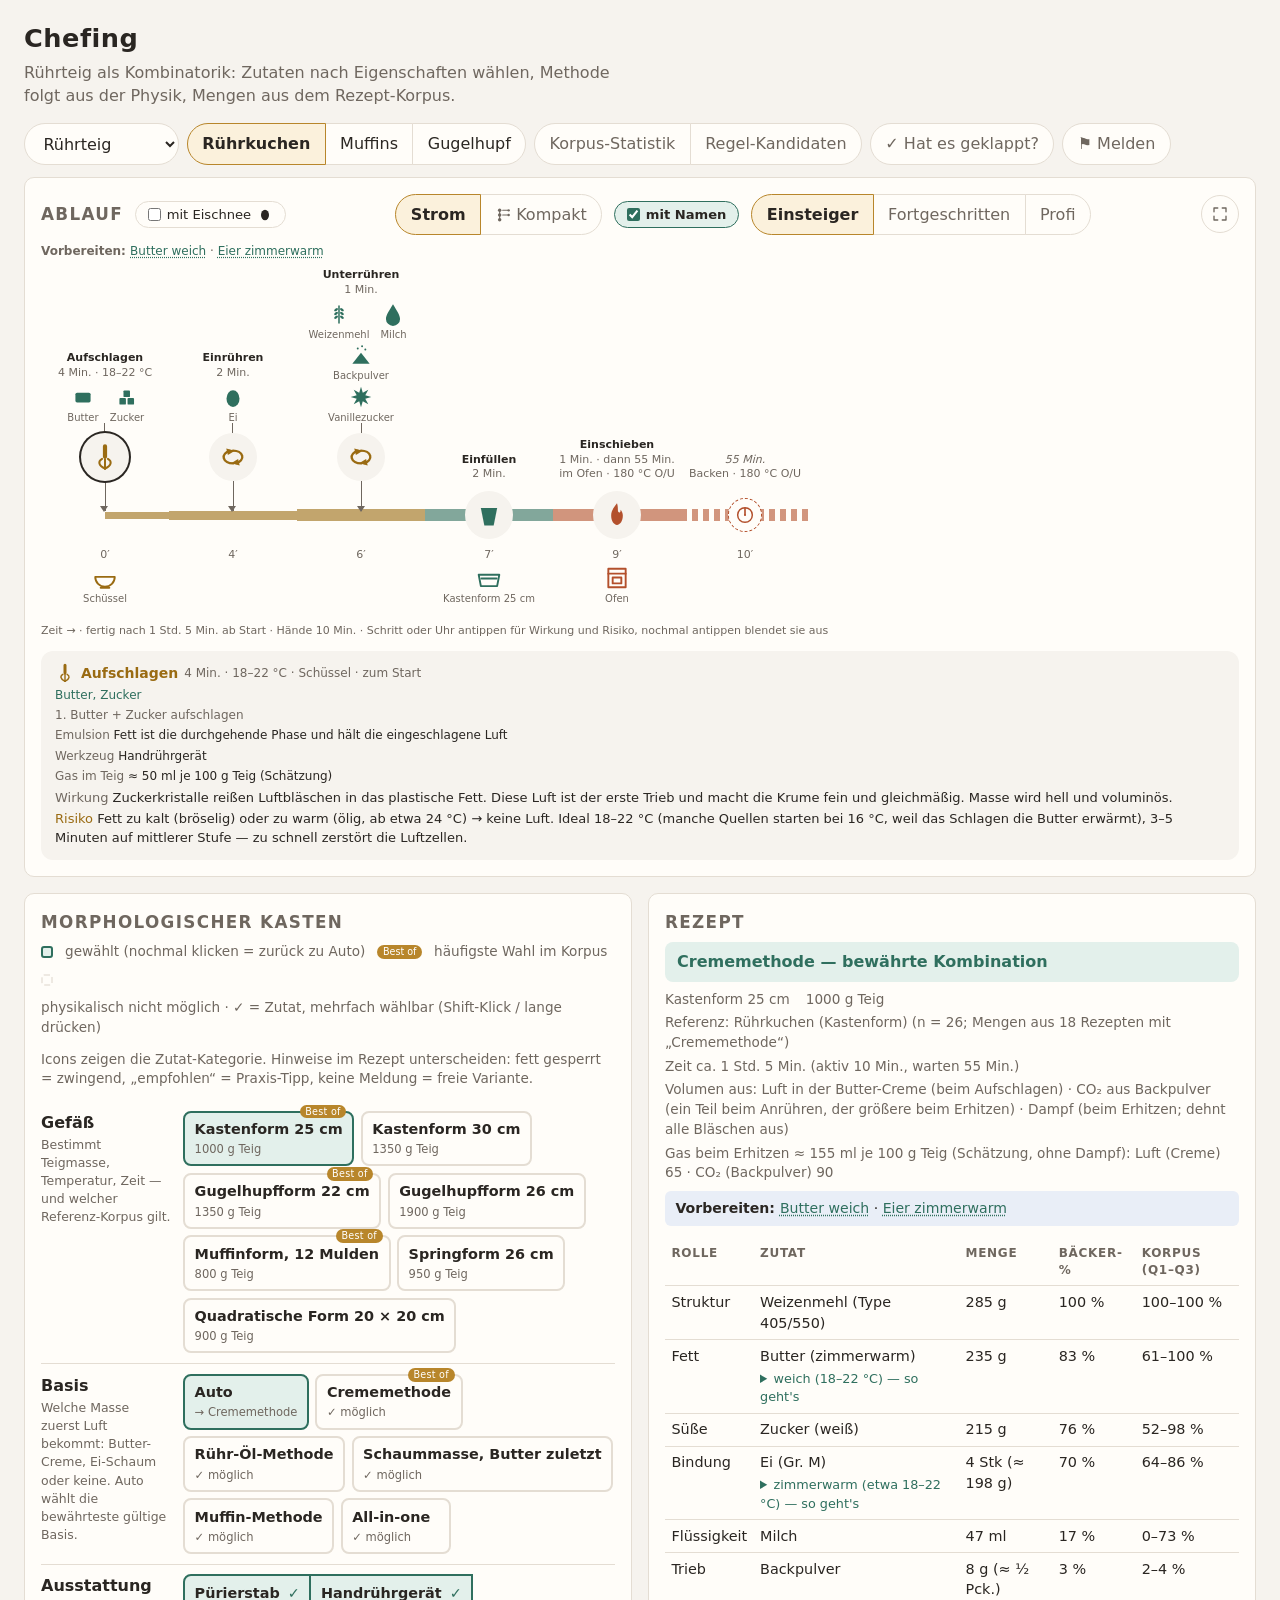
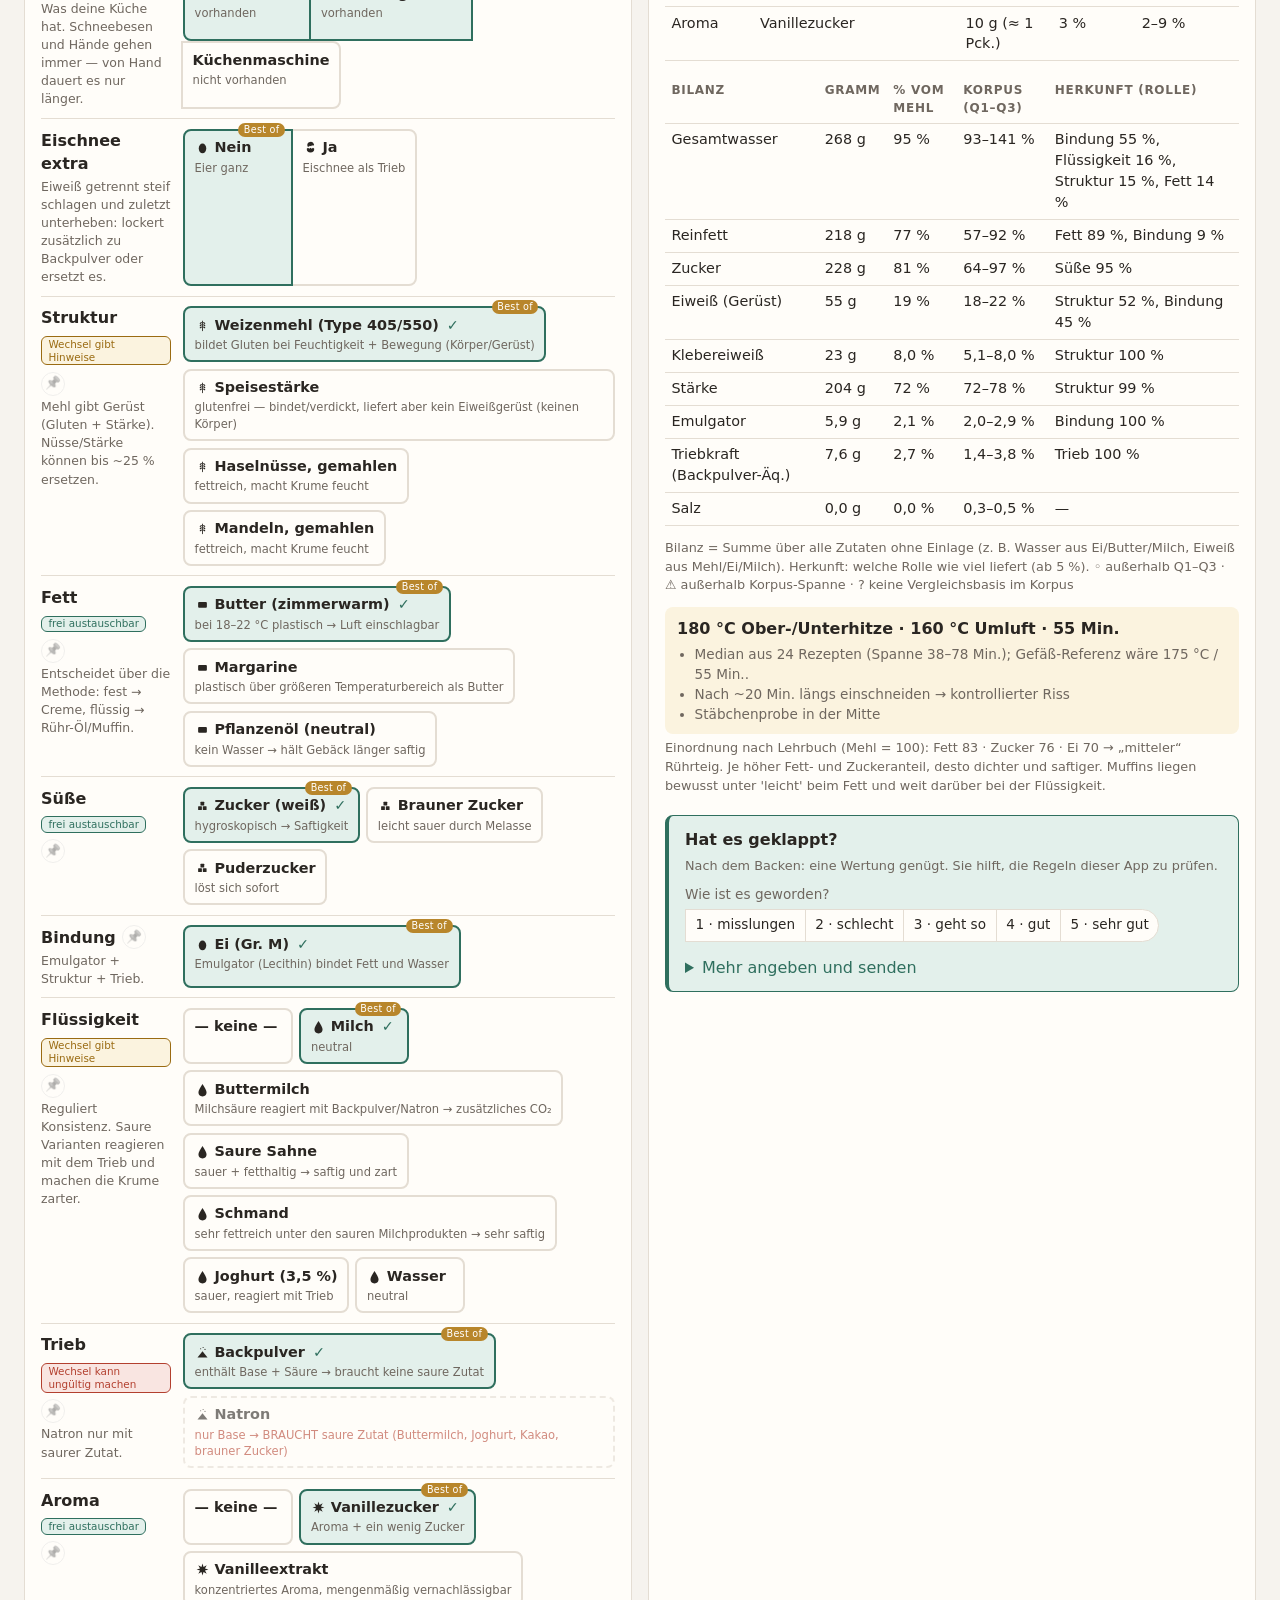
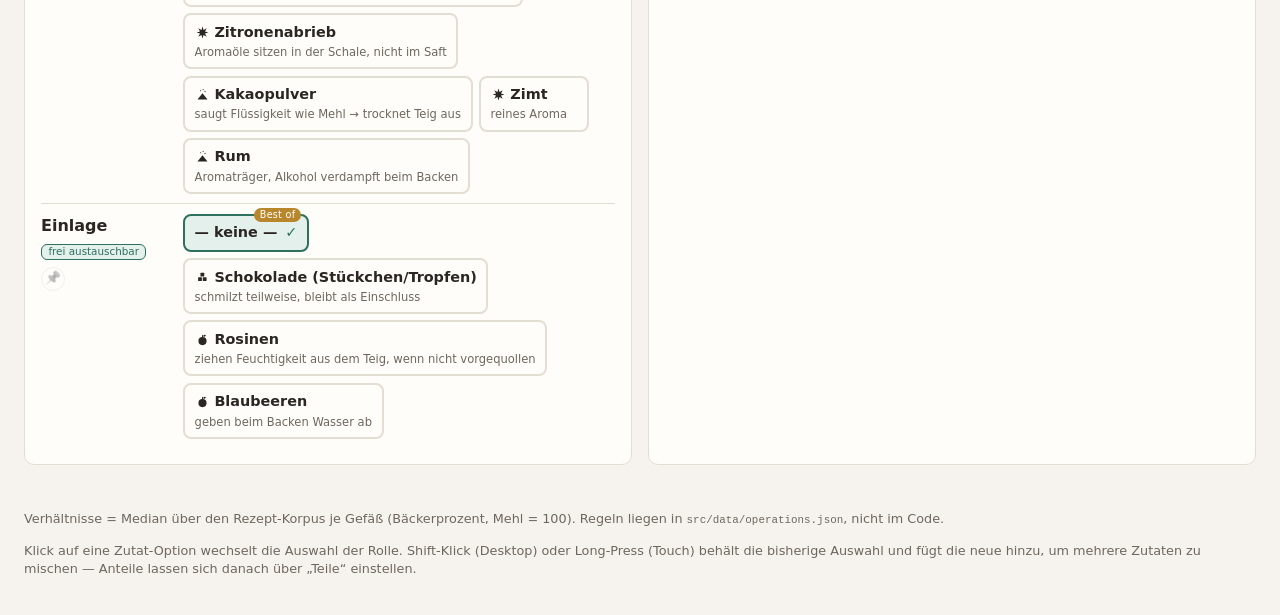
==== index.html @ 670a00d7 "feat(ui): Vollbild-Knöpfe nur als flaches Symbol aus dem Symbolsatz (T131, DR-084) Aus der zweiten e" ====
<!doctype html>
<html lang="de">
<head>
  <meta charset="utf-8">
  <meta name="viewport" content="width=device-width, initial-scale=1">
  <title>Chefing — Rührteig-Kombinator</title>
  <link rel="stylesheet" href="./style.css" id="css">
</head>
<body>
  <header class="top">
    <div>
      <h1>Chefing</h1>
      <p class="tagline" id="tagline">Kombinatorik: Zutaten nach Eigenschaften wählen, Methode folgt aus der Physik, Mengen aus dem Rezept-Korpus.</p>
    </div>
    <nav class="presets" aria-label="Best-of-Presets">
      <select id="archetyp-wahl" class="archetyp-wahl" aria-label="Archetyp" hidden></select>
      <span id="preset-gruppe" class="knopfgruppe" role="group" aria-label="Varianten"></span>
      <span class="knopfgruppe" role="group" aria-label="Ansichten">
        <button type="button" id="toggle-stats" class="ghost" aria-pressed="false">Korpus-Statistik</button>
        <button type="button" id="toggle-kandidaten" class="ghost" aria-pressed="false">Regel-Kandidaten</button>
      </span>
      <button type="button" id="ergebnis-melden" class="ghost" title="Zur Box „Hat es geklappt?“ springen">✓ Hat es geklappt?</button>
        <button type="button" id="fehler-melden" class="ghost" title="Melden: Fehler, Idee oder Frage mit Beschreibung, gewählten Elementen und App-Zustand absenden oder als ZIP herunterladen">⚑ Melden</button>
    </nav>
  </header>

  <section id="rueckfragen" class="panel" hidden></section>

  <section class="panel ablauf">
    <div class="ablauf-kopf">
      <h2>Ablauf</h2>
      <div id="ablauf-techniken" class="ablauf-techniken" role="group" aria-label="Techniken" hidden></div>
      <span id="ablauf-ansicht" class="knopfgruppe ablauf-ansicht" role="group" aria-label="Ansicht des Ablaufs"><button type="button" class="ghost" data-ansicht="strom">Strom</button><button type="button" class="ghost" data-ansicht="kompakt">Kompakt</button></span>
      <span id="ablauf-stufe" class="knopfgruppe ablauf-stufe" role="group" aria-label="Erfahrung: wie viele Hinweise"><button type="button" class="ghost" data-stufe="einsteiger">Einsteiger</button><button type="button" class="ghost" data-stufe="fortgeschritten">Fortgeschritten</button><button type="button" class="ghost" data-stufe="profi">Profi</button></span>
      <button type="button" id="ablauf-voll" class="ablauf-voll-knopf nur-symbol ghost" title="Ablauf im Vollbild öffnen" aria-label="Vollbild"></button>
      <button type="button" id="ablauf-voll-zu" class="ablauf-voll-knopf nur-symbol ghost" title="Vollbild verlassen (Esc)" aria-label="Vollbild beenden" hidden></button>
      <button type="button" id="ablauf-drehen" class="ablauf-voll-knopf nur-symbol ghost" title="Ablauf drehen (Quer- oder Hochformat)" aria-label="Drehen" hidden></button>
    </div>
    <div id="flow" class="strom" role="group" aria-label="Ablauf: der Teig fließt von Gefäß zu Gefäß, Zutaten fließen hinein"></div>
    <div id="kompakt" class="kompakt" hidden></div>
  </section>

  <main class="layout">
    <section class="panel">
      <h2>Morphologischer Kasten</h2>
      <p class="legend"><span class="sw sw-sel"></span> gewählt (nochmal klicken = zurück zu Auto) <span class="sw sw-best">Best of</span> häufigste Wahl im Korpus <span class="sw sw-inv"></span> physikalisch nicht möglich · ✓ = Zutat, mehrfach wählbar (Shift-Klick / lange drücken)</p>
      <p class="legend">Icons zeigen die Zutat-Kategorie. Hinweise im Rezept unterscheiden: fett gesperrt = zwingend, „empfohlen“ = Praxis-Tipp, keine Meldung = freie Variante.</p>
      <div id="morphbox"></div>
    </section>

    <section class="panel">
      <h2>Rezept</h2>
      <div id="recipe"></div>
    </section>

    <section id="stats" class="panel panel-wide" hidden></section>
    <section id="kandidaten" class="panel panel-wide" hidden></section>
  </main>

  <footer class="foot">
    <p>Verhältnisse = Median über den Rezept-Korpus je Gefäß (Bäckerprozent, Mehl = 100). Regeln liegen in <code>src/data/operations.json</code>, nicht im Code.</p>
    <p>Klick auf eine Zutat-Option wechselt die Auswahl der Rolle. Shift-Klick (Desktop) oder Long-Press (Touch) behält die bisherige Auswahl und fügt die neue hinzu, um mehrere Zutaten zu mischen — Anteile lassen sich danach über „Teile“ einstellen.</p>
    <p id="version-info" class="version" hidden></p>
  </footer>

  <script>
    // Cache-Busting: version.json (vom Deploy) liefert die Version; jeder Modul-Import bekommt ?v=<Version>
    // über eine Import-Map, die Modul-Liste steht in src/manifest.json. Ohne version.json (lokal) lädt alles unverändert.
    (async () => {
      let v = null;
      try {
        const hol = (u) => fetch(u, { cache: 'no-store' }).then((r) => { if (!r.ok) throw new Error(u); return r; });
        const r = await hol('./version.json');
        v = await r.json();
        v.deployed = r.headers.get('last-modified');
        const q = '?v=' + String(v.sha).slice(0, 12);
        const imports = {};
        for (const m of await (await hol('./src/manifest.json')).json()) { const u = new URL(m, location.href).href; imports[u] = u + q; }
        const s = document.createElement('script');
        s.type = 'importmap';
        s.textContent = JSON.stringify({ imports });
        document.head.append(s);
        document.getElementById('css').href = './style.css' + q;
      } catch (e) { /* kein version.json (lokale Entwicklung): ohne Versionierung weiter */ }
      window.CHEFING_VERSION = v;
      import('./src/main.js');
    })();
  </script>
</body>
</html>
---- style.css ----
:root {
  --bg: #f6f3ee;
  --panel: #fffdf9;
  --ink: #2a2622;
  --muted: #6f675f;
  --line: #e4ddd3;
  --sel: #2f6f5e;
  --sel-bg: #e3f0eb;
  --best: #b8862b;
  --best-bg: #fbf1dc;
  --bad: #b3402f;
  --bad-bg: #f9e5e1;
  --warn: #9a6b12;
  --warn-bg: #fbf3df;
  --info-bg: #e9eef7;
  --prep: #7a5cc2;
  --fix: #2f5f8f;
  --fix-bg: #e4edf6;
  --zutat: #2f6f5e;
  --ort-misch: #9a6b12; --ort-kuehl: #2f5f8f; --ort-flaeche: #7d6c58; --ort-gefaess: #2f6f5e; --ort-ofen: #b3502c;
  --skz-oel: #e2b93b; --skz-wasser: #8fb6c9; --skz-emul: #f3ead0; --skz-teig: #d8b98a; --skz-teig-hell: #e8d4b0;
  --r: 10px;
  font-family: system-ui, -apple-system, "Segoe UI", Roboto, sans-serif;
  color: var(--ink);
}
@media (prefers-color-scheme: dark) {
  :root {
    --bg: #1c1a17; --panel: #262320; --ink: #eee8df; --muted: #a79d91; --line: #3a352f;
    --sel-bg: #1f3a33; --best-bg: #3a2f17; --bad-bg: #3d211d; --warn-bg: #3a3018; --info-bg: #22293a; --fix-bg: #1c2c3a; --zutat: #7fc4ae;
    --ort-misch: #e0b45a; --ort-kuehl: #7fa8d6; --ort-flaeche: #b9a78f; --ort-gefaess: #6fcfb0; --ort-ofen: #ee9466;
    --skz-oel: #c99a1c; --skz-wasser: #4f7f96; --skz-emul: #6a6150; --skz-teig: #8a6d45; --skz-teig-hell: #a8895c;
  }
}
* { box-sizing: border-box; }
body { margin: 0; background: var(--bg); line-height: 1.45; }
h1 { margin: 0; font-size: 1.6rem; letter-spacing: .02em; }
h2 { margin: 0 0 .5rem; font-size: 1.05rem; text-transform: uppercase; letter-spacing: .08em; color: var(--muted); }
h3 { margin: 0 0 .5rem; font-size: 1rem; }
.tagline { margin: .25rem 0 0; color: var(--muted); max-width: 60ch; }
.top { display: flex; flex-wrap: wrap; gap: 1rem; justify-content: space-between; align-items: flex-end; padding: 1.25rem 1.5rem .75rem; }
.presets { display: flex; flex-wrap: wrap; gap: .5rem; }
.presets button, .ablauf-ansicht button, .ablauf-stufe button { border: 1px solid var(--line); background: var(--panel); color: var(--ink); padding: .5rem .9rem; border-radius: 999px; cursor: pointer; font: inherit; }
.presets button.is-active, .ablauf-ansicht button.is-active, .ablauf-stufe button.is-active { border-color: var(--best); background: var(--best-bg); font-weight: 600; }
.presets button.ghost, .ablauf-ansicht button.ghost, .ablauf-stufe button.ghost { color: var(--muted); }
.presets button.ghost.is-active, .ablauf-ansicht button.ghost.is-active, .ablauf-stufe button.ghost.is-active { color: var(--ink); }
/* Knopfgruppe (DR-045): gleichartige Knöpfe nebeneinander, Ränder verbunden, aktiver hervorgehoben, Gruppe bricht als Ganzes um */
.knopfgruppe { display: inline-flex; flex-wrap: nowrap; gap: 0 !important; vertical-align: middle; }
.knopfgruppe > * { position: relative; border-radius: 0 !important; margin-left: -1px; }
.knopfgruppe > :first-child { margin-left: 0; border-top-left-radius: 999px !important; border-bottom-left-radius: 999px !important; }
.knopfgruppe > :last-child { border-top-right-radius: 999px !important; border-bottom-right-radius: 999px !important; }
.knopfgruppe > .is-active, .knopfgruppe > .is-selected, .knopfgruppe > .is-an, .knopfgruppe > [aria-pressed="true"], .knopfgruppe > :focus-visible { z-index: 1; }
.knopfgruppe:empty { display: none; }
/* Optionskarten im Kasten und Rückfrage-Knöpfe: eckiger, also kleinere Außenradien */
.dim-options.knopfgruppe > :not(:first-child) { margin-left: -2px; } /* Optionskarten haben 2px Rand */
.dim-options.knopfgruppe > :first-child, .rueckfrage-buttons.knopfgruppe > :first-child { border-top-left-radius: 8px !important; border-bottom-left-radius: 8px !important; }
.dim-options.knopfgruppe > :last-child, .rueckfrage-buttons.knopfgruppe > :last-child { border-top-right-radius: 8px !important; border-bottom-right-radius: 8px !important; }
.archetyp-wahl { font: inherit; border: 1px solid var(--line); background: var(--panel); color: var(--ink); padding: .5rem .9rem; border-radius: 999px; }

.layout { display: grid; gap: 1rem; padding: 0 1.5rem 1.5rem; grid-template-columns: minmax(0, 1fr); }
/* feste 2 Spalten statt auto-fit: ein breites Panel (1 / -1) hätte sonst alle leeren Spuren aufgespannt und Kasten + Rezept gestaucht (Meldung 20261021-074547) */
@media (min-width: 760px) { .layout { grid-template-columns: repeat(2, minmax(0, 1fr)); } }
.panel { background: var(--panel); border: 1px solid var(--line); border-radius: var(--r); padding: 1rem; min-width: 0; }
.panel-wide { grid-column: 1 / -1; }
.ablauf { margin: 0 1.5rem 1rem; }
.ablauf-kopf { display: flex; align-items: center; gap: .5rem .75rem; flex-wrap: wrap; margin-bottom: .5rem; }
.ablauf-kopf h2 { margin: 0; }
/* Vollbild des Ablaufs (T124, DR-080): Knopf rechts im Kopf, Kasten füllt die Seite, gedreht um 90° (Breite und Höhe getauscht) */
.ablauf-voll-knopf { border: 1px solid var(--line); background: var(--panel); color: var(--muted); padding: .5rem .9rem; border-radius: 999px; cursor: pointer; font: inherit; font-size: 13px; white-space: nowrap; }
.ablauf-voll-knopf:hover { color: var(--ink); }
/* nur Symbol (DR-084): rund, gleiche Höhe wie die Knopfgruppen im Kopf */
.ablauf-voll-knopf.nur-symbol { display: inline-flex; align-items: center; justify-content: center; width: 2.4rem; height: 2.4rem; padding: 0; }
.ablauf-voll-knopf.nur-symbol[hidden] { display: none; }
.ablauf-voll-knopf.nur-symbol:focus-visible { outline: 2px solid var(--sel); outline-offset: 2px; }
#ablauf-voll, #ablauf-voll-zu { margin-left: auto; }
.ablauf-voll-knopf[hidden] { display: none; }
body.hat-vollbild { overflow: hidden; }
.ablauf.ablauf-voll { position: fixed; inset: 0; z-index: 1000; margin: 0; border-radius: 0; overflow: auto; background: var(--bg); padding: .75rem 1rem; box-sizing: border-box; }
.ablauf.ablauf-voll.gedreht { inset: auto; top: 0; left: 100vw; width: 100vh; height: 100vw; transform-origin: top left; transform: rotate(90deg); }
.ablauf-techniken { display: flex; gap: .4rem; flex-wrap: wrap; }
.technik-schalter { font: inherit; font-size: .82rem; border: 1px solid var(--line); background: var(--panel); color: var(--ink); border-radius: 999px; padding: .2rem .75rem; cursor: pointer; }
.technik-schalter:hover { border-color: var(--muted); }
.technik-schalter.is-an { border-color: var(--sel); background: var(--sel-bg); font-weight: 600; }
.technik-schalter.passt-nicht { border-style: dashed; color: var(--muted); }
.technik-schalter .icon { vertical-align: -3px; }
label.technik-schalter { display: inline-flex; align-items: center; gap: .35rem; }
.technik-schalter input { margin: 0; accent-color: var(--sel); cursor: pointer; }
#rueckfragen { margin: 0 1.5rem 1rem; border-color: var(--warn); }
.rueckfrage { padding: .5rem 0; border-top: 1px solid var(--line); }
.rueckfrage:first-child { padding-top: 0; border-top: 0; }
.rueckfrage-text { margin: 0 0 .5rem; }
.rueckfrage-buttons { display: flex; gap: .5rem; flex-wrap: wrap; }
.rueckfrage-btn { border: 1px solid var(--line); background: var(--panel); color: var(--ink); border-radius: 6px; padding: .35rem .8rem; cursor: pointer; font: inherit; font-weight: 600; }
.rueckfrage-btn:hover { border-color: var(--warn); }
.request-form { display: flex; flex-direction: column; gap: .5rem; max-width: 48ch; }
.request-select, .request-textarea { font: inherit; border: 1px solid var(--line); border-radius: 6px; padding: .4rem .5rem; background: var(--panel); color: var(--ink); }
.request-textarea { min-height: 4.5em; resize: vertical; }
.legend { margin: 0 0 .75rem; color: var(--muted); font-size: .85rem; display: flex; gap: .75rem; flex-wrap: wrap; align-items: center; }
.sw { display: inline-block; width: 12px; height: 12px; border-radius: 3px; border: 2px solid var(--line); vertical-align: middle; }
.sw-sel { border-color: var(--sel); background: var(--sel-bg); }
.sw-best { width: auto; height: auto; border: 0; border-radius: 999px; padding: 0 .35rem; font-size: .6rem; background: var(--best); color: #fff; }
.sw-inv { border-style: dashed; opacity: .6; }

.dim { display: grid; grid-template-columns: 130px 1fr; gap: .75rem; padding: .6rem 0; border-top: 1px solid var(--line); }
.dim:first-child { border-top: 0; }
.dim-title-row { display: flex; align-items: center; gap: .4rem; }
.dim-title { font-weight: 600; }
/* Substitutions-Freiheit der Rolle (T10): gemessen, nicht geschätzt (src/model/rollenFreiheit.js) */
.dim-title-row:has(.dim-subst) { flex-wrap: wrap; }
.dim-subst { font-size: .65rem; line-height: 1.25; padding: .05rem .4rem; border-radius: 6px; border: 1px solid var(--line); color: var(--muted); cursor: help; }
.dim-subst.is-frei { color: var(--sel); border-color: var(--sel); background: var(--sel-bg); }
.dim-subst.is-empfohlen { color: var(--warn); border-color: var(--warn); background: var(--warn-bg); }
.dim-subst.is-strikt { color: var(--bad); border-color: var(--bad); background: var(--bad-bg); }
.dim-hint { color: var(--muted); font-size: .78rem; margin-top: .15rem; }
.pin-btn { border: 1px solid var(--line); background: transparent; border-radius: 999px; width: 1.5rem; height: 1.5rem; line-height: 1; font-size: .8rem; padding: 0; cursor: pointer; opacity: .45; filter: grayscale(1); }
.pin-btn:hover { opacity: .8; }
.pin-btn.is-active { border-color: var(--fix); background: var(--fix-bg); opacity: 1; filter: none; }
.dim-options { display: flex; flex-wrap: wrap; gap: .4rem; }
.opt { position: relative; display: flex; flex-direction: column; align-items: flex-start; gap: .1rem; border: 2px solid var(--line); background: transparent; color: var(--ink); border-radius: 8px; padding: .4rem .6rem; min-width: 110px; cursor: pointer; font: inherit; text-align: left; }
.opt:hover { border-color: var(--muted); }
.opt-label { display: inline-flex; align-items: center; gap: .3rem; font-weight: 600; font-size: .9rem; }
.icon { flex: none; vertical-align: middle; }
.icon-wrap { display: inline-flex; }
.opt-sub { font-size: .72rem; color: var(--muted); }
/* T81: nur „gewählt" füllt den Knopf; Best of, Vorbereitung, unmöglich sind Abzeichen/Text, damit eine Einfach-Auswahl nicht wie Mehrfachauswahl aussieht */
.opt.is-selected { border-color: var(--sel); background: var(--sel-bg); }
.opt.is-invalid { border-style: dashed; opacity: .6; }
.opt.is-invalid .opt-sub { color: var(--bad); }
.opt.is-prep .opt-sub { color: var(--prep); }
.opt.ist-mischbar.is-selected .opt-label::after { content: '✓'; margin-left: .2rem; color: var(--sel); }
.opt-badge { position: absolute; top: -8px; right: 6px; font-size: .6rem; padding: 0 .35rem; background: var(--best); color: #fff; border-radius: 999px; letter-spacing: .03em; }
.opt-pin { position: absolute; top: -8px; left: 6px; font-size: .7rem; line-height: 1; padding: 1px 4px; border-radius: 999px; border: 1px solid var(--line); background: var(--panel); cursor: pointer; opacity: 0; filter: grayscale(1); transition: opacity .12s; }
.opt:hover .opt-pin, .opt-pin:focus-visible, .opt-pin.is-active { opacity: 1; }
.opt-pin.is-active { border-color: var(--fix); background: var(--fix-bg); filter: none; }
.opt:disabled { opacity: .5; cursor: not-allowed; }
.opt-anteil-label { font-size: .68rem; color: var(--muted); margin-top: .2rem; }
.opt-anteil { width: 4.8em; font: inherit; font-size: .8rem; border: 1px solid var(--line); border-radius: 4px; padding: .15rem .4rem; background: var(--panel); color: var(--ink); margin-left: .3rem; }

/* Ablauf in Slots (DR-039, DR-043): je Zeile eine Aktion oder keine; hochkant (Handy) Zeit nach unten, quer Zeit nach rechts.
   Linie: Farbe = Behälter, Dicke = Menge (--dicke), durchgezogen = in Arbeit, gestrichelt (.ist-wartend) = wartet */
.strom-band { display: flex; flex-direction: column; }
.strom-zeile { display: grid; grid-template-columns: var(--raster); align-items: center; min-height: 60px; }
.strom-zeile > * { min-width: 0; }
.z-ort { display: flex; flex-direction: column; align-items: center; gap: 2px; }
.z-zeit { font-size: 11px; color: var(--muted); font-variant-numeric: tabular-nums; }
.z-haupt, .z-spur { position: relative; align-self: stretch; display: flex; align-items: center; justify-content: center; }
.z-inhalt { display: flex; flex-direction: column; gap: 4px; padding: 8px 0 8px 6px; min-width: 0; }
.bar { position: absolute; left: calc(50% - var(--dicke) / 2); width: var(--dicke); top: 0; bottom: 0; background: var(--c); opacity: .6; }
.bar.ist-wartend { background: repeating-linear-gradient(to bottom, var(--c) 0 6px, transparent 6px 11px); }
.bar-start { top: 50%; }
.bar-ende { bottom: 50%; }
/* Strang mündet: von der Spur nach unten, dann nach links über die Spuren dazwischen bis zur Mitte des Hauptstroms */
.bogen { position: absolute; top: 0; height: calc(50% - 8px); left: calc(-24px - var(--weg)); width: calc(50% + 24px + var(--weg) + var(--dicke) / 2); box-sizing: border-box; border: 0 solid var(--c); border-right-width: var(--dicke); border-bottom-width: var(--dicke); border-bottom-right-radius: 12px; opacity: .6; }
/* zweiter Abfluss (Ei trennen → Eiweiß): Querverbindung zur Spur des späteren Strangs */
.abzweig { position: absolute; top: calc(50% - var(--dicke) / 2); left: 50%; width: var(--weg); height: var(--dicke); background: var(--ziel); opacity: .6; }
.abzweig.nach-innen { left: auto; right: 50%; }
/* Kreuzungen vermeiden: der Bogen biegt 8px vor der Mitte ab (dort läuft der Zufluss-Pfeil), Spuren lassen dem Pfeil eine Lücke */
.modus-zu .z-spur .bar { -webkit-mask: linear-gradient(to bottom, #000 calc(50% - 6px), transparent calc(50% - 6px) calc(50% + 6px), #000 calc(50% + 6px)); mask: linear-gradient(to bottom, #000 calc(50% - 6px), transparent calc(50% - 6px) calc(50% + 6px), #000 calc(50% + 6px)); }
.strom-knopf, .strom-uhr { position: relative; z-index: 1; flex: none; padding: 0; border: 0; border-radius: 50%; display: flex; align-items: center; justify-content: center; cursor: pointer; font: inherit; color: var(--farbe); }
.strom-knopf { width: 48px; height: 48px; background: var(--bg); }
.strom-knopf.klein { width: 34px; height: 34px; }
.strom-knopf.is-inserted { outline: 1.5px dashed var(--prep); outline-offset: -3px; }
.strom-uhr { width: 34px; height: 34px; background: var(--panel); border: 1.5px dashed var(--farbe); }
.strom-uhr.klein { width: 28px; height: 28px; }
.strom-knopf[aria-expanded="true"], .strom-uhr[aria-expanded="true"] { box-shadow: 0 0 0 2px var(--ink); }
.strom-knopf:focus-visible, .strom-uhr:focus-visible { box-shadow: 0 0 0 3px var(--fix); outline: none; }
.strom-start { display: flex; align-items: center; gap: 8px; font-size: 11px; color: var(--muted); margin: 4px 0; }
.strom-start::after { content: ""; flex: 1; border-top: 1px dashed var(--muted); }
.ist-vorlauf .z-label b { color: var(--muted); }
.ist-leer .z-label b { font-weight: 400; font-style: italic; color: var(--muted); }
.zufluss { position: relative; display: flex; align-items: center; }
/* Pfeil vom Zufluss-Schritt in den Hauptstrom (endet am Balken, über die Spuren hinweg) */
.pfeil { position: absolute; right: 100%; top: 50%; box-sizing: border-box; height: 0; width: calc(24px + var(--neben-b)); border-top: 1.5px solid var(--muted); }
.pfeil::before { content: ""; position: absolute; left: -1px; top: -5px; border: 4.5px solid transparent; border-right: 6px solid var(--muted); border-left: 0; }
.linie { flex: none; width: 10px; height: 0; border-top: 1.5px solid var(--muted); }
.zu-rechts { flex: 1 1 0; min-width: 0; display: flex; flex-direction: column; gap: 4px; }
.chips { display: flex; flex-wrap: wrap; gap: 2px 4px; }
.chip { min-width: 40px; max-width: 80px; display: flex; flex-direction: column; align-items: center; gap: 2px; color: var(--zutat); }
.chip span, .ort-marke span { font-size: 10px; line-height: 1.15; color: var(--muted); text-align: center; overflow-wrap: break-word; }
.ort-marke { display: flex; flex-direction: column; align-items: center; gap: 2px; color: var(--farbe); }
.ist-neben .z-inhalt .ort-marke { flex-direction: row; gap: 4px; align-self: flex-start; }
.z-label { font-size: 11px; line-height: 1.3; color: var(--muted); }
.z-label b { color: var(--ink); font-weight: 600; }
.ist-details .z-inhalt { padding: 0 0 10px 6px; }
.strom-karte { background: var(--bg); border-radius: 12px; padding: 12px 14px; font-size: 13px; line-height: 1.45; display: grid; gap: 3px; }
.k-titel { display: flex; align-items: center; gap: 6px; flex-wrap: wrap; color: var(--farbe); }
.k-titel b { font-size: 14px; }
.k-meta { color: var(--muted); font-size: 12px; }
.k-zutaten { color: var(--zutat); font-size: 12px; }
.k-schritt { color: var(--muted); font-size: 12px; }
.k-was { color: var(--muted); }
.k-risiko .k-was { color: var(--warn); }
.k-tipp { font-size: 12px; }
.k-tipp .k-was { color: var(--sel); cursor: help; }
.k-emulsion, .k-gas { font-size: 12px; }
.k-skizze { margin: .4rem 0 .2rem; }
.k-skizze figcaption { font-size: 12px; font-weight: 600; }
.k-skizze .skz { width: 100%; max-width: 320px; height: auto; display: block; }
.k-skizze .skz-t { font-size: 9px; fill: var(--muted); }
.k-skizze .skz-legende { font-size: 11px; color: var(--muted); margin: .1rem 0 0; }
.k-emulsion.ist-problem { color: var(--warn); }
.strom-fuss { font-size: 11px; color: var(--muted); margin: 6px 0 0 52px; }
.strom-vorbereiten { font-size: 12px; color: var(--muted); margin: 0 0 8px; }
/* Kompakt-Ansicht (DR-073): nur Icons, Zeit nach unten, Name und Menge beim Antippen */
.ablauf-ansicht { margin-left: auto; }
.ablauf-ansicht .icon { vertical-align: -3px; margin-right: .3rem; }
.kompakt-bild { overflow-x: auto; }
.kompakt-svg { display: block; color: var(--ink); }
.kompakt-linie { fill: none; stroke: var(--c); stroke-width: 2.5; stroke-linecap: round; }
.kompakt-linie.ist-quelle { stroke-dasharray: 4 3; }
.kompakt-zufluss { stroke: var(--muted); stroke-width: 1.5; }
.kompakt-spitze { fill: var(--muted); }
.kompakt-knoten { cursor: pointer; }
.kompakt-knoten circle { fill: var(--panel); stroke: var(--c); stroke-width: 2; }
.kompakt-knoten.ist-warten circle { stroke-dasharray: 3 2; }
.kompakt-knoten:hover circle, .kompakt-knoten:focus-visible circle { stroke-width: 3; }
.kompakt-zutat { cursor: pointer; color: var(--muted); }
.kompakt-zutat:hover, .kompakt-zutat:focus-visible { color: var(--ink); }
.kompakt-knoten:focus, .kompakt-zutat:focus { outline: none; }
.kompakt-info { font-size: 13px; min-height: 1.4em; margin: 6px 0 0; }
/* Variante „mit Namen“ (DR-081): Schritt und Zutaten als Text, in der Breite des Bildschirms */
.kompakt-svg.mit-namen { width: 100%; height: auto; }
.kompakt-titel { font-size: 13px; font-weight: 600; fill: var(--ink); }
.kompakt-zutatentext { font-size: 13px; fill: var(--ink); }
.mit-namen .kompakt-zutat { color: var(--ink); }
.kompakt-fuss { margin-left: 0; }
.zustand-link { color: var(--sel); text-decoration: underline dotted; text-underline-offset: 2px; cursor: pointer; }
.zustand-link:hover { text-decoration-style: solid; }
details.zustand { scroll-margin-top: 1rem; border-radius: 4px; transition: box-shadow .3s; }
details.zustand.hervorheben { box-shadow: 0 0 0 3px var(--best); }
details.zustand { margin-top: .2rem; font-size: .8rem; }
details.zustand summary { cursor: pointer; color: var(--sel); }
.zustand-wege { margin: .3rem 0 0; padding-left: 1.1rem; }
.zustand-wege li { margin: .25rem 0; }
.zustand-wege .kaskade-btn { margin-left: .4rem; }

.ist-quer .strom-band { flex-direction: row; overflow-x: auto; padding-bottom: .5rem; }
.ist-quer .strom-zeile { flex: none; width: 128px; min-height: 0; grid-template-columns: none; grid-template-rows: var(--raster); align-items: stretch; }
.ist-quer .z-ort { justify-content: flex-start; padding-top: 6px; }
.ist-quer .z-inhalt { flex-direction: column-reverse; justify-content: flex-start; align-items: center; text-align: center; padding: 0 4px 8px; }
.ist-quer .bar { left: 0; right: 0; width: auto; top: calc(50% - var(--dicke) / 2); bottom: auto; height: var(--dicke); }
.ist-quer .bar.ist-wartend { background: repeating-linear-gradient(to right, var(--c) 0 6px, transparent 6px 11px); }
.ist-quer .bar-start { left: 50%; }
.ist-quer .bar-ende { right: 50%; }
.ist-quer .bogen { top: calc(50% - var(--dicke) / 2); left: 0; height: calc(50% + 26px + var(--weg) + var(--dicke) / 2); width: calc(50% - 8px + var(--dicke) / 2); border-bottom-width: 0; border-top-width: var(--dicke); border-bottom-right-radius: 0; border-top-right-radius: 12px; }
.ist-quer .abzweig { top: auto; bottom: 50%; left: calc(50% - var(--dicke) / 2); width: var(--dicke); height: var(--weg); }
.ist-quer .abzweig.nach-innen { bottom: auto; top: 50%; right: auto; }
.ist-quer .modus-zu .z-spur .bar { -webkit-mask: linear-gradient(to right, #000 calc(50% - 6px), transparent calc(50% - 6px) calc(50% + 6px), #000 calc(50% + 6px)); mask: linear-gradient(to right, #000 calc(50% - 6px), transparent calc(50% - 6px) calc(50% + 6px), #000 calc(50% + 6px)); }
.ist-quer .strom-start { flex-direction: column; margin: 0 4px; writing-mode: vertical-rl; }
.ist-quer .strom-start::after { border-top: 0; border-left: 1px dashed var(--muted); }
.ist-quer .zufluss { flex-direction: column-reverse; }
.ist-quer .pfeil { right: auto; top: 100%; left: 50%; width: 0; height: calc(30px + var(--neben-b)); border-top: 0; border-left: 1.5px solid var(--muted); }
.ist-quer .pfeil::before { left: -5.5px; top: auto; bottom: -1px; border: 4.5px solid transparent; border-top: 6px solid var(--muted); border-bottom: 0; }
.ist-quer .linie { width: 0; height: 10px; border-top: 0; border-left: 1.5px solid var(--muted); }
.ist-quer .chips { justify-content: center; }
.ist-quer .zu-rechts { flex: none; flex-direction: column-reverse; align-items: center; }
.ist-quer .ist-neben .z-inhalt .ort-marke { align-self: center; }
.ist-quer .strom-fuss { margin-left: 0; }
.ist-quer .strom-karte { margin-top: .75rem; }

.status { font-weight: 700; padding: .5rem .75rem; border-radius: 8px; margin-bottom: .5rem; }
.status-ok { background: var(--sel-bg); color: var(--sel); }
.status-prep { background: var(--info-bg); color: var(--prep); }
.status-invalid { background: var(--bad-bg); color: var(--bad); }
.meta { display: flex; flex-wrap: wrap; gap: .25rem 1rem; color: var(--muted); font-size: .85rem; margin-bottom: .5rem; }
.trieb-zeile { color: var(--muted); font-size: .85rem; margin: -.25rem 0 .5rem; }
.note { margin: .35rem 0; padding: .45rem .65rem; border-radius: 6px; font-size: .88rem; }
.note-bad { background: var(--bad-bg); color: var(--bad); }
.note-warn { background: var(--warn-bg); color: var(--warn); display: flex; align-items: center; justify-content: space-between; gap: .6rem; flex-wrap: wrap; }
.note-buttons { display: flex; gap: .4rem; flex: none; }
.note-info { background: var(--info-bg); }
.marke { display: inline-flex; flex-wrap: wrap; gap: .25rem; margin-left: .5rem; font-size: .7rem; vertical-align: baseline; }
.marke-teil { padding: 0 .4rem; border: 1px solid currentColor; border-radius: 999px; opacity: .75; white-space: nowrap; }
.marke-verdacht .marke-teil:last-child { border-style: dashed; opacity: 1; font-weight: 600; }
.note-kaskade { background: var(--fix-bg); color: var(--fix); display: flex; align-items: center; justify-content: space-between; gap: .6rem; flex-wrap: wrap; }
.kaskade-btn { border: 1px solid var(--fix); background: var(--panel); color: var(--fix); border-radius: 6px; padding: .3rem .7rem; cursor: pointer; font: inherit; font-weight: 600; white-space: nowrap; }
.kaskade-btn:hover { background: var(--fix-bg); }
.note-override { background: var(--warn-bg); color: var(--warn); display: flex; align-items: center; justify-content: space-between; gap: .6rem; flex-wrap: wrap; }
.override-btn { border: 1px solid var(--warn); background: var(--panel); color: var(--warn); border-radius: 6px; padding: .3rem .7rem; cursor: pointer; font: inherit; font-weight: 600; white-space: nowrap; }
.override-btn:hover { background: var(--warn-bg); }
table { width: 100%; border-collapse: collapse; font-size: .9rem; margin: .5rem 0; }
th, td { text-align: left; padding: .35rem .4rem; border-bottom: 1px solid var(--line); vertical-align: top; }
th { font-size: .75rem; text-transform: uppercase; letter-spacing: .06em; color: var(--muted); }
.fine { color: var(--muted); font-size: .8rem; margin: .35rem 0; }

/* Rückmeldung „Hat es geklappt?“ (T53) */
/* eigene Box „Hat es geklappt?“ (DR-067): abgesetzt, Wertungen als Knopfgruppe sofort sichtbar */
.rueckmeldung { margin-top: 1.25rem; border: 1px solid var(--sel); border-left-width: 4px; border-radius: 8px; padding: .75rem 1rem; background: var(--sel-bg); scroll-margin-top: 1rem; transition: box-shadow .3s; }
.rueckmeldung h3 { margin: 0 0 .15rem; }
.rueckmeldung.hervorheben { box-shadow: 0 0 0 4px var(--best); }
.rm-punkte.knopfgruppe { gap: 0; }
.rm-punkte .rm-punkt { border: 1px solid var(--line); background: var(--panel); padding: .35rem .6rem; margin: 0 -1px 0 0; font-size: .85rem; }
.rm-punkte .rm-punkt input { position: absolute; opacity: 0; width: 0; height: 0; }
.rm-punkte .rm-punkt:has(input:checked) { background: var(--sel); color: #fff; border-color: var(--sel); }
.rm-punkte .rm-punkt:has(input:focus-visible) { outline: 2px solid var(--sel); outline-offset: 2px; }
.rm-mehr > summary { cursor: pointer; color: var(--sel); margin-top: .4rem; }
.rm-mehr[open] { display: grid; gap: .5rem; }
.rueckmeldung-form { display: grid; gap: .5rem; margin-top: .6rem; }
.rm-punkte { border: 0; padding: 0; margin: 0; display: flex; flex-wrap: wrap; gap: .25rem .9rem; }
.rm-punkte legend { padding: 0; margin-bottom: .25rem; color: var(--muted); font-size: .85rem; }
.rm-punkt { display: inline-flex; align-items: center; gap: .3rem; cursor: pointer; }
.rm-kommentar { color: var(--muted); font-size: .85rem; }
.rueckmeldung textarea { width: 100%; box-sizing: border-box; font: inherit; }
.rm-mengen { font-size: .9rem; }
.rm-falle { position: absolute; left: -9999px; width: 1px; height: 1px; opacity: 0; }
.rm-vorschau pre { white-space: pre-wrap; word-break: break-word; font-size: .75rem; max-height: 14rem; overflow: auto; }
.rm-senden { justify-self: start; }
.rm-status { min-height: 1.2em; margin: 0; font-size: .9rem; }
.rm-ok { color: var(--ok, #2e7d32); }
.rm-fehler { color: var(--bad, #c62828); }
.bake { margin-top: .75rem; padding: .6rem .75rem; background: var(--warn-bg); border-radius: 8px; }
.bake-main { font-weight: 700; }
.bake-hints { margin: .35rem 0 0; padding-left: 1.1rem; font-size: .85rem; color: var(--muted); }

.stat-box { border-top: 1px solid var(--line); padding: .75rem 0; }
.stat-box:first-child { border-top: 0; }
.stat-table { max-width: 640px; }
.bar-group { margin: .5rem 0; max-width: 640px; }
.bar-title { font-size: .75rem; text-transform: uppercase; letter-spacing: .06em; color: var(--muted); margin-bottom: .2rem; }
.bar-row { display: grid; grid-template-columns: 160px 1fr 2rem; gap: .5rem; align-items: center; font-size: .85rem; }
.bar-track { height: 8px; background: var(--line); border-radius: 999px; overflow: hidden; }
.bar-fill { display: block; height: 100%; background: var(--sel); }
.bar-n { text-align: right; color: var(--muted); }
.quellen { margin: .5rem 0 0; padding-left: 1.1rem; font-size: .85rem; }
.quellen a { color: var(--sel); }
.q-meta { color: var(--muted); }
.q-note { color: var(--muted); cursor: help; border-bottom: 1px dotted var(--muted); }

.foot { padding: .5rem 1.5rem 1.5rem; color: var(--muted); font-size: .8rem; }
.version { font-size: .72rem; opacity: .7; }
code { font-size: .85em; }

@media (max-width: 600px) {
  .top, .layout, .foot { padding-left: 1rem; padding-right: 1rem; }
  .ablauf { margin: 0 1rem 1rem; }
  .dim { grid-template-columns: 1fr; gap: .3rem; }
  .bar-row { grid-template-columns: 110px 1fr 2rem; }
}
.tab-scroll { overflow-x: auto; max-width: 100%; }

/* Fehler melden (DR-044): Seitenpanel nach dem Vorbild aus aktien-monitor */
#fm-panel { position: fixed; top: 0; right: 0; bottom: 0; width: min(460px, 100vw); background: var(--panel); color: var(--ink); border-left: 1px solid var(--line); box-shadow: -8px 0 30px rgba(0, 0, 0, .18); z-index: 9000; display: flex; flex-direction: column; font-size: 13px; padding-top: env(safe-area-inset-top, 0px); padding-bottom: env(safe-area-inset-bottom, 0px); }
.fm-kopf { display: flex; align-items: center; padding: 12px 14px; border-bottom: 1px solid var(--line); }
.fm-kopf b { font-size: 15px; }
.fm-x { margin-left: auto; border: 0; background: none; color: var(--muted); font-size: 18px; cursor: pointer; }
.fm-inhalt { padding: 12px 14px; overflow: auto; flex: 1; display: flex; flex-direction: column; gap: 8px; }
.fm-inhalt > * { flex-shrink: 0; }
.fm-inhalt label:not(.fm-drop) { font-weight: 600; font-size: 12px; }
#fm-panel input[type=text], #fm-panel textarea { width: 100%; box-sizing: border-box; font: inherit; padding: 6px 8px; border: 1px solid var(--line); border-radius: 6px; background: var(--bg); color: inherit; }
#fm-panel textarea.fm-auto { font: 11px/1.35 ui-monospace, monospace; height: 160px; }
#fm-panel button { font: inherit; border: 1px solid var(--line); background: var(--panel); color: var(--ink); border-radius: 999px; padding: .3rem .8rem; cursor: pointer; }
#fm-panel button.fm-haupt { border-color: var(--sel); background: var(--sel-bg); font-weight: 600; }
#fm-panel button.fm-weg, #fm-panel .fm-x { border: 0; padding: 0 .3rem; }
.fm-reihe { display: flex; gap: 8px; align-items: center; }
.fm-leise { color: var(--muted); font-size: 12px; }
.fm-picks div { display: flex; gap: 6px; align-items: baseline; font-size: 12px; flex-wrap: wrap; }
.fm-picks code { font-size: 11px; overflow-wrap: anywhere; }
.fm-nr { color: #e5484d; }
.fm-wf { width: 100%; max-height: 320px; object-fit: cover; object-position: top; border: 1px solid var(--line); border-radius: 6px; background: #fff; }
.fm-drop { border: 1.5px dashed var(--line); border-radius: 8px; padding: 10px; text-align: center; color: var(--muted); cursor: pointer; }
.fm-drop.ist-ueber { border-color: var(--sel); }
.fm-fuss { padding: 10px 14px; border-top: 1px solid var(--line); display: flex; gap: 8px; align-items: center; flex-wrap: wrap; }
.fm-ov { position: absolute; pointer-events: none; border: 2px solid #e5484d; background: rgba(229, 72, 77, .08); z-index: 8999; border-radius: 3px; }
.fm-ov.sel { background: rgba(229, 72, 77, .16); }
.fm-ov span { position: absolute; top: -10px; left: -10px; background: #e5484d; color: #fff; font: bold 11px sans-serif; border-radius: 9px; padding: 1px 6px; }
#fm-pickbar { position: fixed; top: calc(10px + env(safe-area-inset-top, 0px)); left: 50%; transform: translateX(-50%); z-index: 9001; background: #e5484d; color: #fff; padding: 7px 14px; border-radius: 20px; font-size: 13px; box-shadow: 0 4px 14px rgba(0, 0, 0, .25); }
#fm-pickbar button { margin-left: 10px; font: inherit; border: 0; border-radius: 999px; padding: .15rem .6rem; cursor: pointer; }
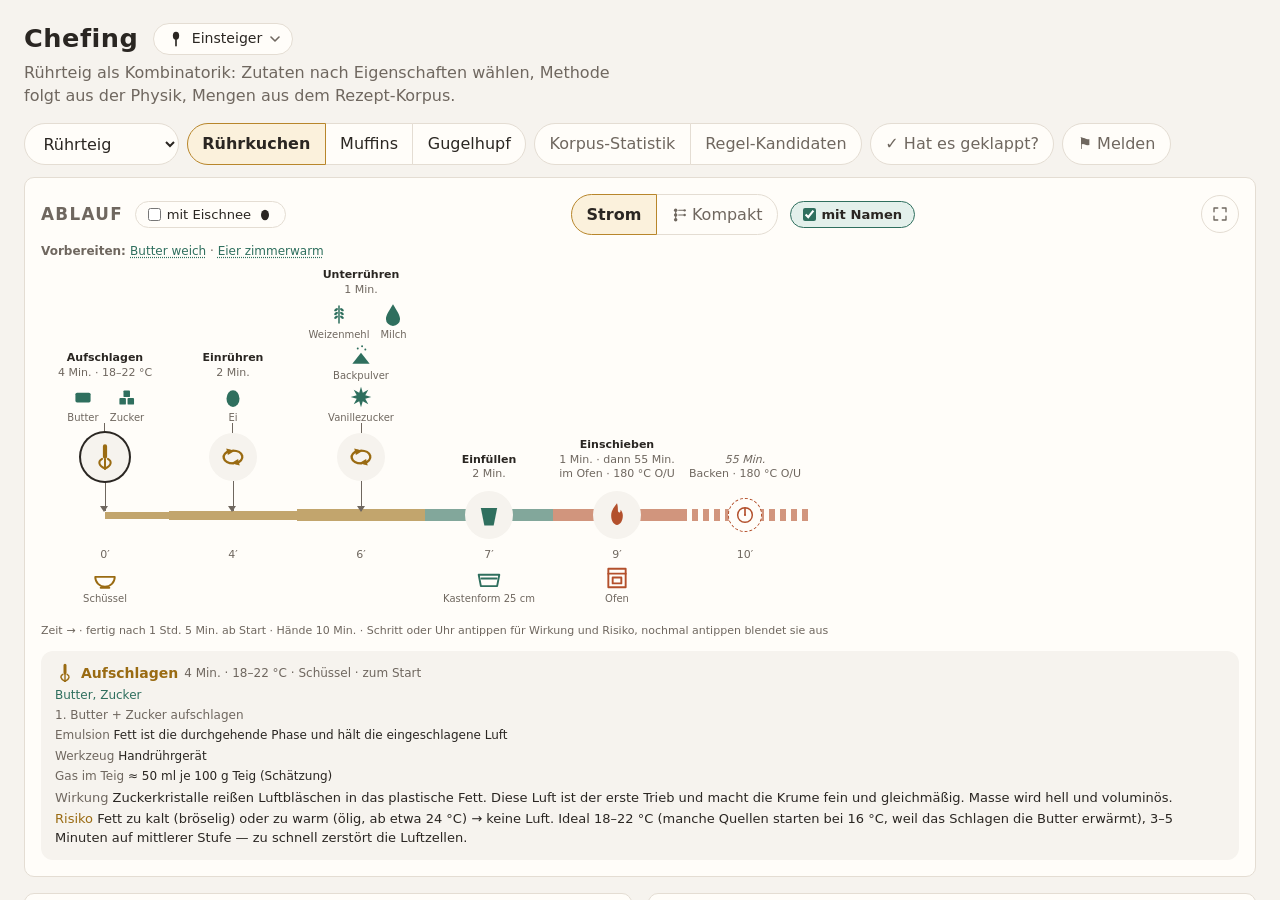
==== commit 56757dec: "feat(ui): Erfahrungsstufe als Auswahlmenü oben mit Löffel, Schneebesen und Kochmütze (T132, DR-085) " ====
--- a/index.html
+++ b/index.html
@@ -9,7 +9,10 @@
 <body>
   <header class="top">
     <div>
-      <h1>Chefing</h1>
+      <div class="top-zeile">
+        <h1>Chefing</h1>
+        <div id="stufe-menue"></div>
+      </div>
       <p class="tagline" id="tagline">Kombinatorik: Zutaten nach Eigenschaften wählen, Methode folgt aus der Physik, Mengen aus dem Rezept-Korpus.</p>
     </div>
     <nav class="presets" aria-label="Best-of-Presets">
@@ -31,7 +34,6 @@
       <h2>Ablauf</h2>
       <div id="ablauf-techniken" class="ablauf-techniken" role="group" aria-label="Techniken" hidden></div>
       <span id="ablauf-ansicht" class="knopfgruppe ablauf-ansicht" role="group" aria-label="Ansicht des Ablaufs"><button type="button" class="ghost" data-ansicht="strom">Strom</button><button type="button" class="ghost" data-ansicht="kompakt">Kompakt</button></span>
-      <span id="ablauf-stufe" class="knopfgruppe ablauf-stufe" role="group" aria-label="Erfahrung: wie viele Hinweise"><button type="button" class="ghost" data-stufe="einsteiger">Einsteiger</button><button type="button" class="ghost" data-stufe="fortgeschritten">Fortgeschritten</button><button type="button" class="ghost" data-stufe="profi">Profi</button></span>
       <button type="button" id="ablauf-voll" class="ablauf-voll-knopf nur-symbol ghost" title="Ablauf im Vollbild öffnen" aria-label="Vollbild"></button>
       <button type="button" id="ablauf-voll-zu" class="ablauf-voll-knopf nur-symbol ghost" title="Vollbild verlassen (Esc)" aria-label="Vollbild beenden" hidden></button>
       <button type="button" id="ablauf-drehen" class="ablauf-voll-knopf nur-symbol ghost" title="Ablauf drehen (Quer- oder Hochformat)" aria-label="Drehen" hidden></button>
--- a/style.css
+++ b/style.css
@@ -36,13 +36,29 @@
 h1 { margin: 0; font-size: 1.6rem; letter-spacing: .02em; }
 h2 { margin: 0 0 .5rem; font-size: 1.05rem; text-transform: uppercase; letter-spacing: .08em; color: var(--muted); }
 h3 { margin: 0 0 .5rem; font-size: 1rem; }
+/* Erfahrungsstufe als Auswahlmenü oben (DR-085) */
+.top-zeile { display: flex; align-items: center; flex-wrap: wrap; gap: .5rem .9rem; }
+.top-zeile h1 { margin: 0; }
+.stufe-menue { position: relative; }
+.stufe-knopf { display: inline-flex; align-items: center; gap: .45rem; font: inherit; font-size: .88rem; border: 1px solid var(--line); background: var(--panel); color: var(--ink); border-radius: 999px; padding: .3rem .8rem; cursor: pointer; }
+.stufe-knopf:hover, .stufe-knopf[aria-expanded="true"] { border-color: var(--muted); }
+.stufe-knopf:focus-visible, .stufe-liste li:focus-visible { outline: 2px solid var(--sel); outline-offset: 2px; }
+.stufe-pfeil { color: var(--muted); }
+.stufe-liste { position: absolute; z-index: 50; left: 0; top: calc(100% + 6px); min-width: 15rem; margin: 0; padding: .3rem; list-style: none; background: var(--panel); border: 1px solid var(--line); border-radius: 12px; box-shadow: 0 6px 24px rgba(0, 0, 0, .14); }
+.stufe-liste[hidden] { display: none; }
+.stufe-liste li { display: flex; align-items: center; gap: .7rem; padding: .5rem .7rem; border-radius: 8px; cursor: pointer; }
+.stufe-liste li:hover, .stufe-liste li.is-fokus { background: var(--best-bg); }
+.stufe-liste li[aria-selected="true"] { font-weight: 600; }
+.stufe-liste li[aria-selected="true"] b::after { content: " ✓"; color: var(--best); }
+.stufe-text { display: flex; flex-direction: column; line-height: 1.25; }
+.stufe-text small { color: var(--muted); font-weight: 400; }
 .tagline { margin: .25rem 0 0; color: var(--muted); max-width: 60ch; }
 .top { display: flex; flex-wrap: wrap; gap: 1rem; justify-content: space-between; align-items: flex-end; padding: 1.25rem 1.5rem .75rem; }
 .presets { display: flex; flex-wrap: wrap; gap: .5rem; }
-.presets button, .ablauf-ansicht button, .ablauf-stufe button { border: 1px solid var(--line); background: var(--panel); color: var(--ink); padding: .5rem .9rem; border-radius: 999px; cursor: pointer; font: inherit; }
-.presets button.is-active, .ablauf-ansicht button.is-active, .ablauf-stufe button.is-active { border-color: var(--best); background: var(--best-bg); font-weight: 600; }
-.presets button.ghost, .ablauf-ansicht button.ghost, .ablauf-stufe button.ghost { color: var(--muted); }
-.presets button.ghost.is-active, .ablauf-ansicht button.ghost.is-active, .ablauf-stufe button.ghost.is-active { color: var(--ink); }
+.presets button, .ablauf-ansicht button { border: 1px solid var(--line); background: var(--panel); color: var(--ink); padding: .5rem .9rem; border-radius: 999px; cursor: pointer; font: inherit; }
+.presets button.is-active, .ablauf-ansicht button.is-active { border-color: var(--best); background: var(--best-bg); font-weight: 600; }
+.presets button.ghost, .ablauf-ansicht button.ghost { color: var(--muted); }
+.presets button.ghost.is-active, .ablauf-ansicht button.ghost.is-active { color: var(--ink); }
 /* Knopfgruppe (DR-045): gleichartige Knöpfe nebeneinander, Ränder verbunden, aktiver hervorgehoben, Gruppe bricht als Ganzes um */
 .knopfgruppe { display: inline-flex; flex-wrap: nowrap; gap: 0 !important; vertical-align: middle; }
 .knopfgruppe > * { position: relative; border-radius: 0 !important; margin-left: -1px; }
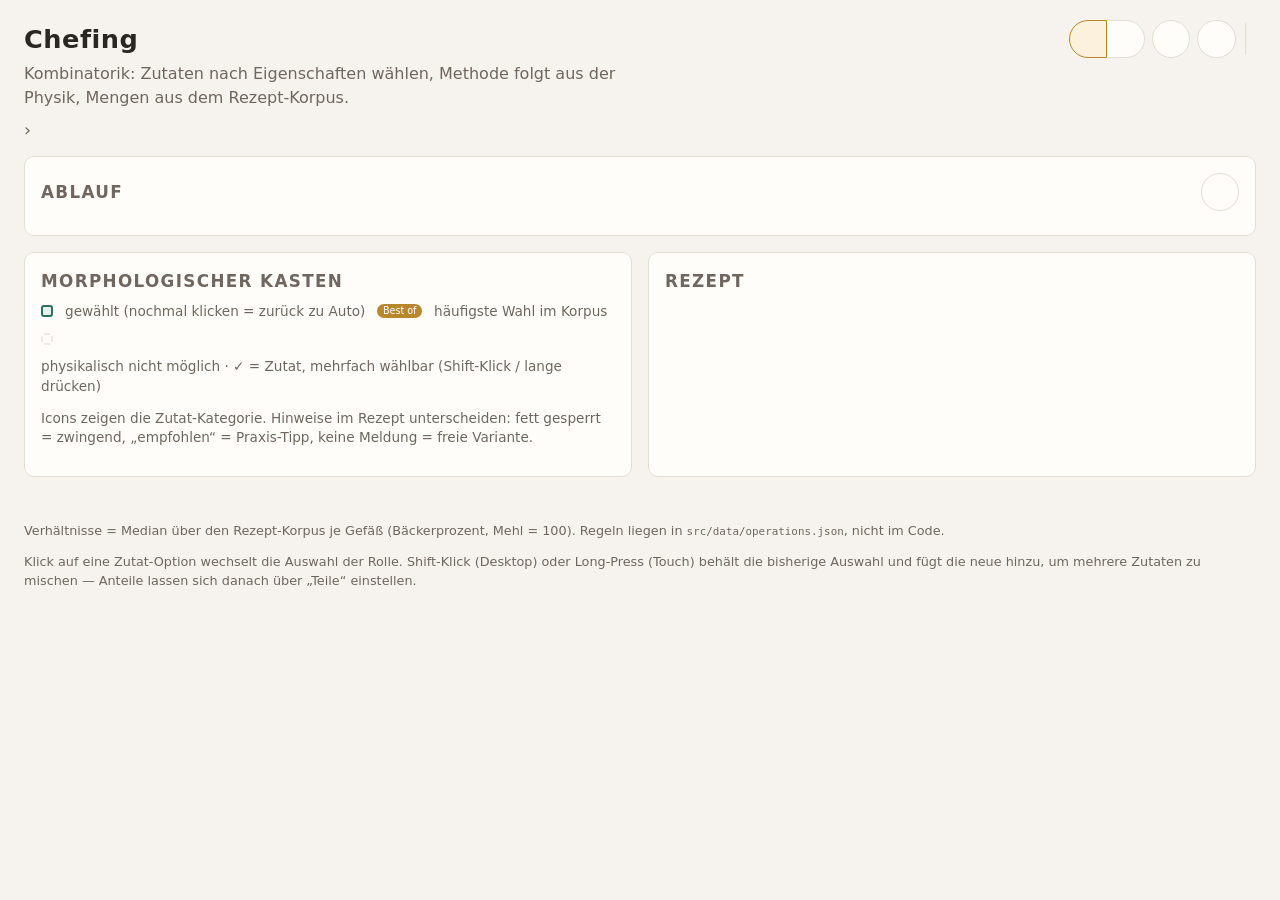
==== commit 9836aa2a: "feat(ui): Kopfzeile nach Option B, Melden als geteilter Knopf mit gemerkter Aktion (T135 bis T138, D" ====
--- a/index.html
+++ b/index.html
@@ -8,22 +8,25 @@
 </head>
 <body>
   <header class="top">
-    <div>
-      <div class="top-zeile">
-        <h1>Chefing</h1>
+    <div class="top-zeile">
+      <h1>Chefing</h1>
+      <div class="top-leiste" role="toolbar" aria-label="Einstellungen und Melden">
         <div id="stufe-menue"></div>
+        <span id="ablauf-ansicht" class="knopfgruppe" role="group" aria-label="Ansicht des Ablaufs">
+          <button type="button" class="leiste-knopf ghost" data-ansicht="strom" title="Strom: Zutaten fließen von oben auf die Zeitleiste" aria-label="Strom" aria-pressed="true"></button>
+          <button type="button" class="leiste-knopf ghost" data-ansicht="kompakt" title="Kompakt: ganzer Ablauf auf einen Blick" aria-label="Kompakt" aria-pressed="false"></button>
+        </span>
+        <button type="button" id="toggle-stats" class="leiste-knopf ghost" aria-pressed="false" title="Korpus-Statistik anzeigen" aria-label="Korpus-Statistik"></button>
+        <button type="button" id="toggle-kandidaten" class="leiste-knopf ghost" aria-pressed="false" title="Regel-Kandidaten anzeigen" aria-label="Regel-Kandidaten"></button>
+        <span class="trenner" aria-hidden="true"></span>
+        <div id="melden-menue"></div>
       </div>
-      <p class="tagline" id="tagline">Kombinatorik: Zutaten nach Eigenschaften wählen, Methode folgt aus der Physik, Mengen aus dem Rezept-Korpus.</p>
     </div>
-    <nav class="presets" aria-label="Best-of-Presets">
+    <p class="tagline" id="tagline">Kombinatorik: Zutaten nach Eigenschaften wählen, Methode folgt aus der Physik, Mengen aus dem Rezept-Korpus.</p>
+    <nav class="presets fluss" aria-label="Rezeptart">
       <select id="archetyp-wahl" class="archetyp-wahl" aria-label="Archetyp" hidden></select>
+      <span class="fluss-pfeil" aria-hidden="true">›</span>
       <span id="preset-gruppe" class="knopfgruppe" role="group" aria-label="Varianten"></span>
-      <span class="knopfgruppe" role="group" aria-label="Ansichten">
-        <button type="button" id="toggle-stats" class="ghost" aria-pressed="false">Korpus-Statistik</button>
-        <button type="button" id="toggle-kandidaten" class="ghost" aria-pressed="false">Regel-Kandidaten</button>
-      </span>
-      <button type="button" id="ergebnis-melden" class="ghost" title="Zur Box „Hat es geklappt?“ springen">✓ Hat es geklappt?</button>
-        <button type="button" id="fehler-melden" class="ghost" title="Melden: Fehler, Idee oder Frage mit Beschreibung, gewählten Elementen und App-Zustand absenden oder als ZIP herunterladen">⚑ Melden</button>
     </nav>
   </header>
 
@@ -33,7 +36,6 @@
     <div class="ablauf-kopf">
       <h2>Ablauf</h2>
       <div id="ablauf-techniken" class="ablauf-techniken" role="group" aria-label="Techniken" hidden></div>
-      <span id="ablauf-ansicht" class="knopfgruppe ablauf-ansicht" role="group" aria-label="Ansicht des Ablaufs"><button type="button" class="ghost" data-ansicht="strom">Strom</button><button type="button" class="ghost" data-ansicht="kompakt">Kompakt</button></span>
       <button type="button" id="ablauf-voll" class="ablauf-voll-knopf nur-symbol ghost" title="Ablauf im Vollbild öffnen" aria-label="Vollbild"></button>
       <button type="button" id="ablauf-voll-zu" class="ablauf-voll-knopf nur-symbol ghost" title="Vollbild verlassen (Esc)" aria-label="Vollbild beenden" hidden></button>
       <button type="button" id="ablauf-drehen" class="ablauf-voll-knopf nur-symbol ghost" title="Ablauf drehen (Quer- oder Hochformat)" aria-label="Drehen" hidden></button>
--- a/style.css
+++ b/style.css
@@ -53,7 +53,22 @@
 .stufe-text { display: flex; flex-direction: column; line-height: 1.25; }
 .stufe-text small { color: var(--muted); font-weight: 400; }
 .tagline { margin: .25rem 0 0; color: var(--muted); max-width: 60ch; }
-.top { display: flex; flex-wrap: wrap; gap: 1rem; justify-content: space-between; align-items: flex-end; padding: 1.25rem 1.5rem .75rem; }
+.top { display: block; padding: 1.25rem 1.5rem .75rem; }
+/* Kopfzeile (DR-087 Option B): oben links der Titel, rechts die Werkzeugleiste, darunter der Fluss Archetyp › Variante */
+.top-zeile { display: flex; align-items: center; justify-content: space-between; flex-wrap: wrap; gap: .5rem .9rem; }
+.top-leiste { display: flex; align-items: center; flex-wrap: wrap; gap: .45rem; margin-left: auto; }
+.top-leiste .trenner { width: 1px; align-self: stretch; margin: .2rem .15rem; background: var(--line); }
+.leiste-knopf { display: inline-flex; align-items: center; justify-content: center; gap: .4rem; min-width: 2.4rem; height: 2.4rem; padding: 0 .7rem; border: 1px solid var(--line); background: var(--panel); color: var(--muted); border-radius: 999px; cursor: pointer; font: inherit; font-size: .88rem; }
+.leiste-knopf:hover { color: var(--ink); border-color: var(--muted); }
+.leiste-knopf.is-active, .leiste-knopf[aria-pressed="true"], .leiste-knopf[aria-expanded="true"] { color: var(--ink); border-color: var(--best); background: var(--best-bg); }
+.leiste-knopf:focus-visible { outline: 2px solid var(--sel); outline-offset: 2px; }
+.leiste-knopf .icon { vertical-align: 0; }
+.melden-gruppe .melden-haupt { padding: 0 .8rem; color: var(--ink); }
+.melden-gruppe .melden-pfeil { min-width: 2rem; padding: 0 .45rem; }
+.melden-menue .stufe-liste { left: auto; right: 0; min-width: 17rem; }
+.fluss { margin-top: .6rem; align-items: center; }
+.fluss-pfeil { color: var(--muted); font-size: 1.1rem; }
+@media (max-width: 520px) { .fluss-pfeil { display: none; } } /* umbricht die Zeile, hängt der Pfeil sonst allein am Zeilenende */
 .presets { display: flex; flex-wrap: wrap; gap: .5rem; }
 .presets button, .ablauf-ansicht button { border: 1px solid var(--line); background: var(--panel); color: var(--ink); padding: .5rem .9rem; border-radius: 999px; cursor: pointer; font: inherit; }
 .presets button.is-active, .ablauf-ansicht button.is-active { border-color: var(--best); background: var(--best-bg); font-weight: 600; }
@@ -61,6 +76,7 @@
 .presets button.ghost.is-active, .ablauf-ansicht button.ghost.is-active { color: var(--ink); }
 /* Knopfgruppe (DR-045): gleichartige Knöpfe nebeneinander, Ränder verbunden, aktiver hervorgehoben, Gruppe bricht als Ganzes um */
 .knopfgruppe { display: inline-flex; flex-wrap: nowrap; gap: 0 !important; vertical-align: middle; }
+.knopfgruppe[hidden] { display: none; } /* sonst überschreibt display das Attribut hidden (Beschriftung der Kompakt-Ansicht) */
 .knopfgruppe > * { position: relative; border-radius: 0 !important; margin-left: -1px; }
 .knopfgruppe > :first-child { margin-left: 0; border-top-left-radius: 999px !important; border-bottom-left-radius: 999px !important; }
 .knopfgruppe > :last-child { border-top-right-radius: 999px !important; border-bottom-right-radius: 999px !important; }
@@ -91,6 +107,8 @@
 .ablauf-voll-knopf[hidden] { display: none; }
 body.hat-vollbild { overflow: hidden; }
 .ablauf.ablauf-voll { position: fixed; inset: 0; z-index: 1000; margin: 0; border-radius: 0; overflow: auto; background: var(--bg); padding: .75rem 1rem; box-sizing: border-box; }
+/* Im Vollbild geht es nur ums Lesen des Diagramms: Einstellungen (Technik, Ansicht, Beschriftung) werden ausgeblendet (Meldung 20261025-075952) */
+.ablauf.ablauf-voll #ablauf-techniken, .ablauf.ablauf-voll #ablauf-ansicht, .ablauf.ablauf-voll #kompakt-namen { display: none; }
 .ablauf.ablauf-voll.gedreht { inset: auto; top: 0; left: 100vw; width: 100vh; height: 100vw; transform-origin: top left; transform: rotate(90deg); }
 .ablauf-techniken { display: flex; gap: .4rem; flex-wrap: wrap; }
 .technik-schalter { font: inherit; font-size: .82rem; border: 1px solid var(--line); background: var(--panel); color: var(--ink); border-radius: 999px; padding: .2rem .75rem; cursor: pointer; }
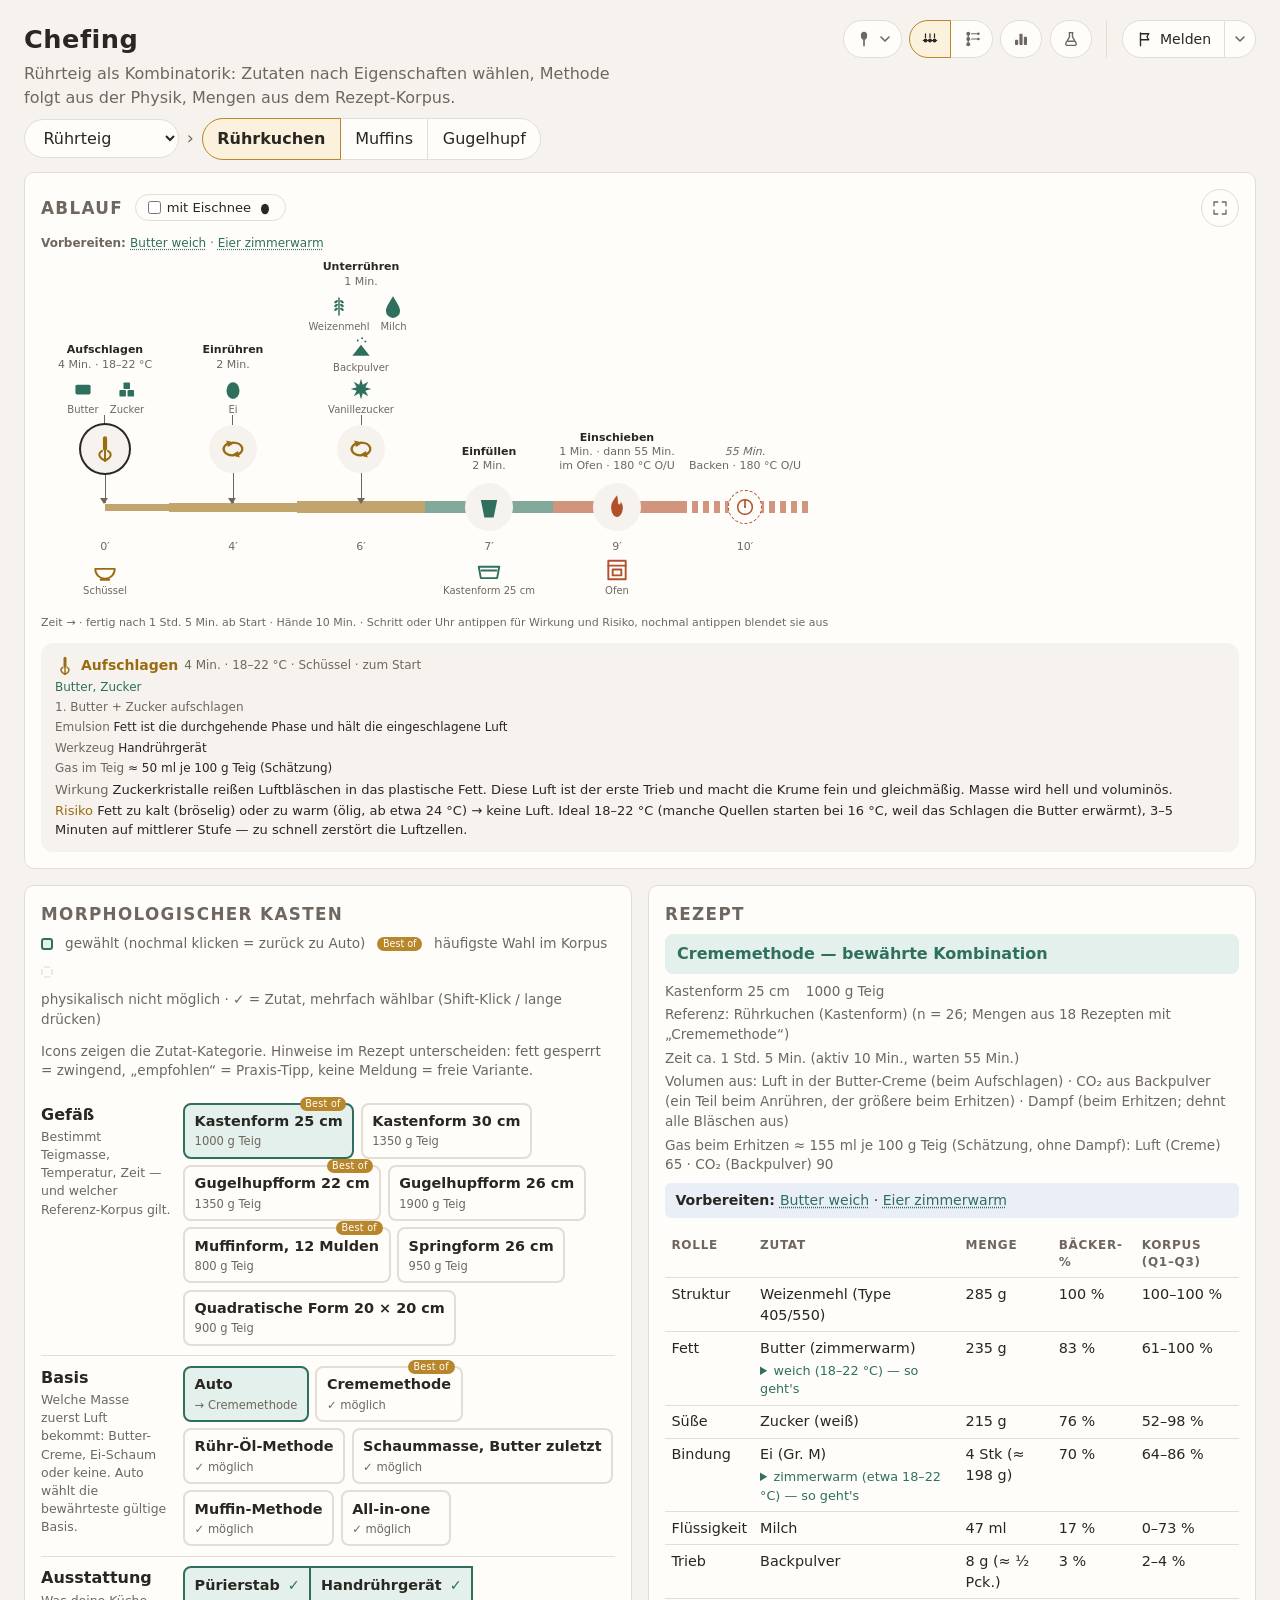
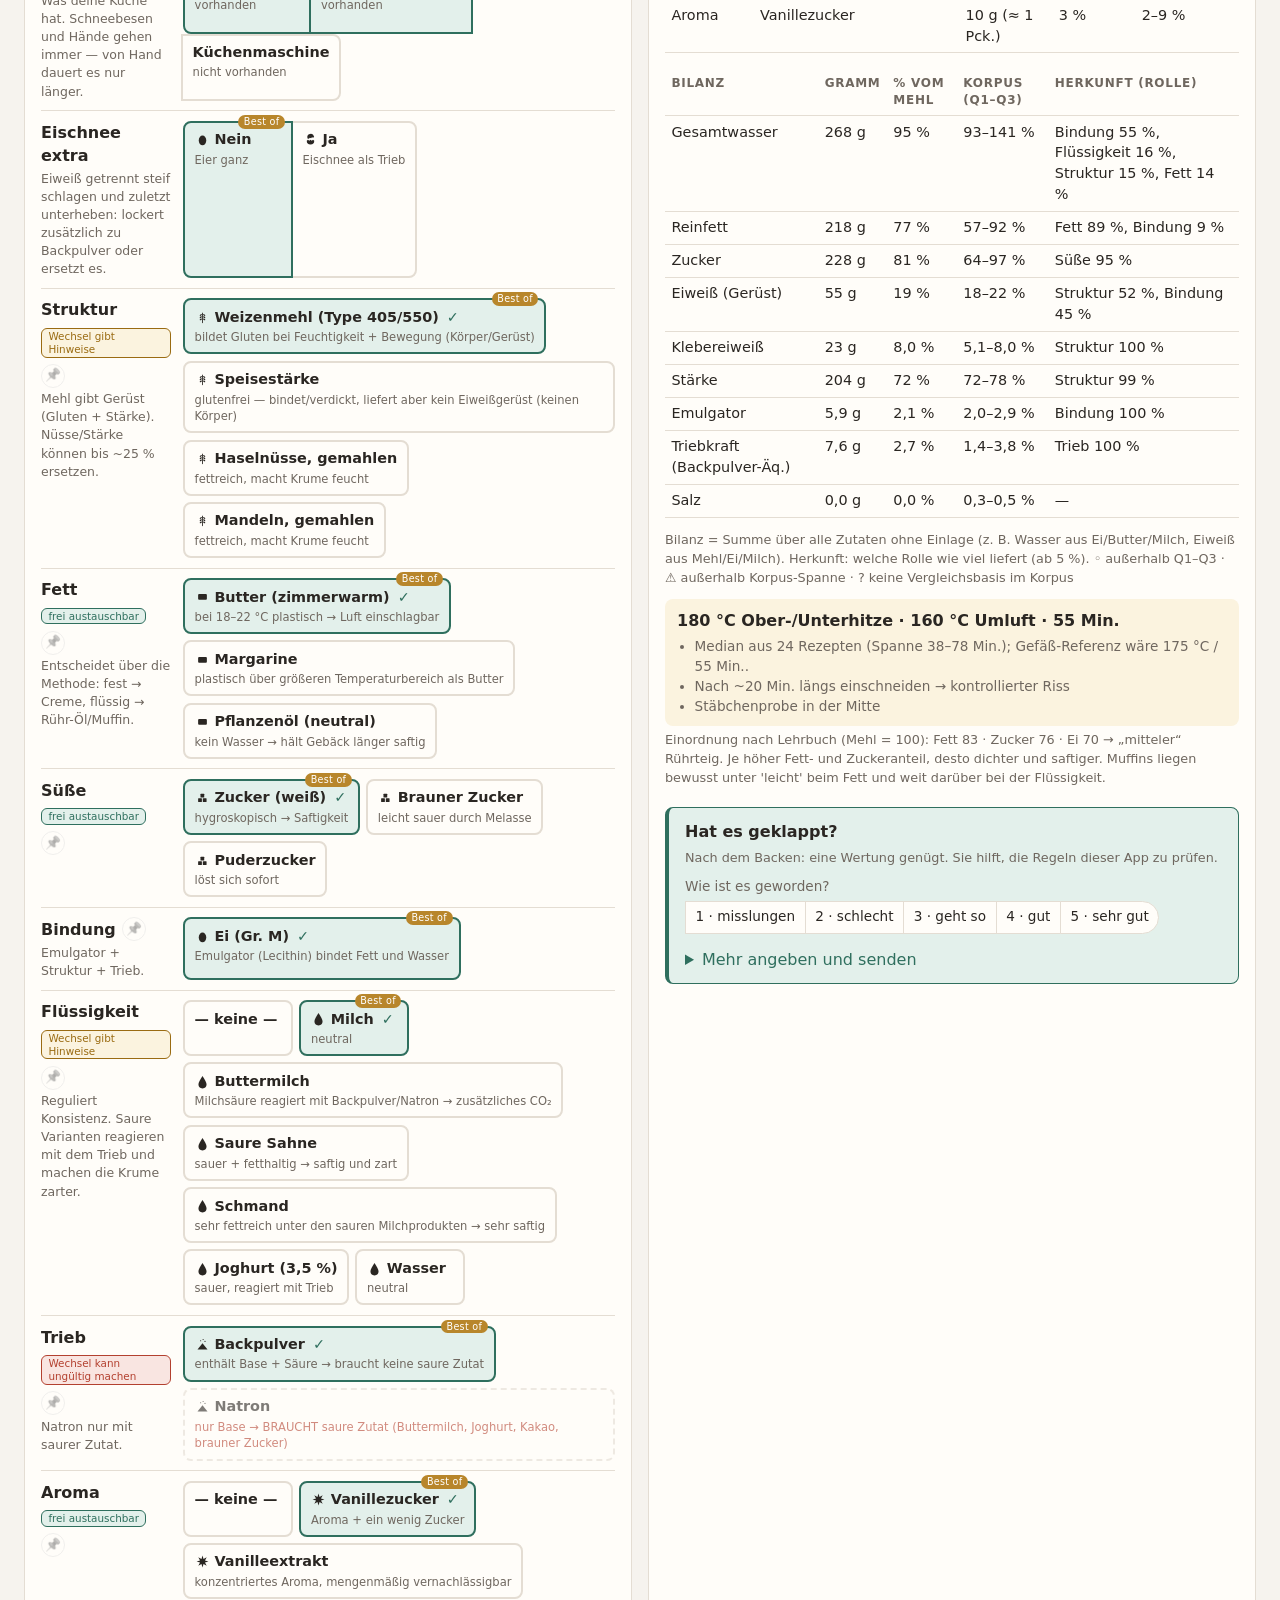
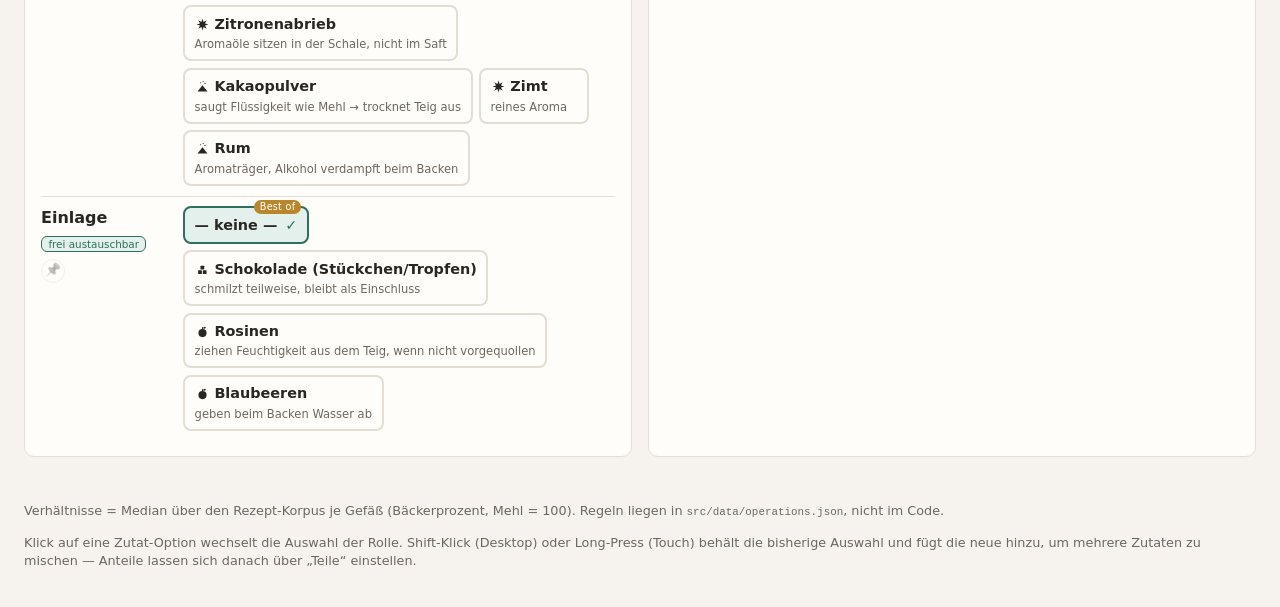
==== commit 5c25bb6a: "fix(ui): Kopfzeile und Ablauf-Kopf brechen auf dem Handy sauber um (T140, DR-087 Nachtrag) Handy-Scr" ====
--- a/index.html
+++ b/index.html
@@ -10,7 +10,7 @@
   <header class="top">
     <div class="top-zeile">
       <h1>Chefing</h1>
-      <div class="top-leiste" role="toolbar" aria-label="Einstellungen und Melden">
+      <div class="top-leiste" role="toolbar" aria-label="Einstellungen">
         <div id="stufe-menue"></div>
         <span id="ablauf-ansicht" class="knopfgruppe" role="group" aria-label="Ansicht des Ablaufs">
           <button type="button" class="leiste-knopf ghost" data-ansicht="strom" title="Strom: Zutaten fließen von oben auf die Zeitleiste" aria-label="Strom" aria-pressed="true"></button>
@@ -18,9 +18,8 @@
         </span>
         <button type="button" id="toggle-stats" class="leiste-knopf ghost" aria-pressed="false" title="Korpus-Statistik anzeigen" aria-label="Korpus-Statistik"></button>
         <button type="button" id="toggle-kandidaten" class="leiste-knopf ghost" aria-pressed="false" title="Regel-Kandidaten anzeigen" aria-label="Regel-Kandidaten"></button>
-        <span class="trenner" aria-hidden="true"></span>
-        <div id="melden-menue"></div>
       </div>
+      <div id="melden-menue"></div>
     </div>
     <p class="tagline" id="tagline">Kombinatorik: Zutaten nach Eigenschaften wählen, Methode folgt aus der Physik, Mengen aus dem Rezept-Korpus.</p>
     <nav class="presets fluss" aria-label="Rezeptart">
--- a/style.css
+++ b/style.css
@@ -56,8 +56,14 @@
 .top { display: block; padding: 1.25rem 1.5rem .75rem; }
 /* Kopfzeile (DR-087 Option B): oben links der Titel, rechts die Werkzeugleiste, darunter der Fluss Archetyp › Variante */
 .top-zeile { display: flex; align-items: center; justify-content: space-between; flex-wrap: wrap; gap: .5rem .9rem; }
-.top-leiste { display: flex; align-items: center; flex-wrap: wrap; gap: .45rem; margin-left: auto; }
-.top-leiste .trenner { width: 1px; align-self: stretch; margin: .2rem .15rem; background: var(--line); }
+.top-leiste { display: flex; align-items: center; flex-wrap: wrap; gap: .45rem; order: 1; margin-left: auto; }
+#melden-menue { order: 2; padding-left: .9rem; border-left: 1px solid var(--line); }
+/* schmale Bildschirme: Titel und Melden in einer Zeile, die Einstellungen als eigene Zeile darunter, nichts bricht mitten in einer Gruppe um */
+@media (max-width: 640px) {
+  #melden-menue { order: 1; margin-left: auto; padding-left: 0; border-left: 0; }
+  .top-leiste { order: 2; flex-basis: 100%; margin-left: 0; }
+  nav.fluss { flex-direction: column; align-items: flex-start; gap: .4rem; } /* nav.fluss: sonst gewinnt die spätere Regel .fluss mit align-items: center */
+}
 .leiste-knopf { display: inline-flex; align-items: center; justify-content: center; gap: .4rem; min-width: 2.4rem; height: 2.4rem; padding: 0 .7rem; border: 1px solid var(--line); background: var(--panel); color: var(--muted); border-radius: 999px; cursor: pointer; font: inherit; font-size: .88rem; }
 .leiste-knopf:hover { color: var(--ink); border-color: var(--muted); }
 .leiste-knopf.is-active, .leiste-knopf[aria-pressed="true"], .leiste-knopf[aria-expanded="true"] { color: var(--ink); border-color: var(--best); background: var(--best-bg); }
@@ -68,7 +74,7 @@
 .melden-menue .stufe-liste { left: auto; right: 0; min-width: 17rem; }
 .fluss { margin-top: .6rem; align-items: center; }
 .fluss-pfeil { color: var(--muted); font-size: 1.1rem; }
-@media (max-width: 520px) { .fluss-pfeil { display: none; } } /* umbricht die Zeile, hängt der Pfeil sonst allein am Zeilenende */
+@media (max-width: 640px) { .fluss-pfeil { display: none; } } /* Archetyp und Varianten stehen dort untereinander, der Pfeil hinge allein am Zeilenende */
 .presets { display: flex; flex-wrap: wrap; gap: .5rem; }
 .presets button, .ablauf-ansicht button { border: 1px solid var(--line); background: var(--panel); color: var(--ink); padding: .5rem .9rem; border-radius: 999px; cursor: pointer; font: inherit; }
 .presets button.is-active, .ablauf-ansicht button.is-active { border-color: var(--best); background: var(--best-bg); font-weight: 600; }
@@ -103,7 +109,10 @@
 .ablauf-voll-knopf.nur-symbol { display: inline-flex; align-items: center; justify-content: center; width: 2.4rem; height: 2.4rem; padding: 0; }
 .ablauf-voll-knopf.nur-symbol[hidden] { display: none; }
 .ablauf-voll-knopf.nur-symbol:focus-visible { outline: 2px solid var(--sel); outline-offset: 2px; }
-#ablauf-voll, #ablauf-voll-zu { margin-left: auto; }
+/* Ablauf-Kopf: links Titel und Technik, rechts Beschriftung und Vollbild; ein Platzhalter schiebt sie nach rechts, ohne dass zwei Abstände sie auseinanderziehen */
+.ablauf-kopf::after { content: ""; order: 1; flex: 1 1 0; min-width: 0; }
+.ablauf-kopf > #kompakt-namen, .ablauf-kopf > .ablauf-voll-knopf { order: 2; margin-left: 0; }
+@media (max-width: 640px) { .ablauf-kopf > #kompakt-namen { order: 3; } } /* schmal: Vollbild bleibt in der ersten Zeile rechts, die Beschriftung rutscht in die zweite */
 .ablauf-voll-knopf[hidden] { display: none; }
 body.hat-vollbild { overflow: hidden; }
 .ablauf.ablauf-voll { position: fixed; inset: 0; z-index: 1000; margin: 0; border-radius: 0; overflow: auto; background: var(--bg); padding: .75rem 1rem; box-sizing: border-box; }
@@ -235,7 +244,7 @@
 .strom-fuss { font-size: 11px; color: var(--muted); margin: 6px 0 0 52px; }
 .strom-vorbereiten { font-size: 12px; color: var(--muted); margin: 0 0 8px; }
 /* Kompakt-Ansicht (DR-073): nur Icons, Zeit nach unten, Name und Menge beim Antippen */
-.ablauf-ansicht { margin-left: auto; }
+.ablauf-ansicht { margin-left: 0; }
 .ablauf-ansicht .icon { vertical-align: -3px; margin-right: .3rem; }
 .kompakt-bild { overflow-x: auto; }
 .kompakt-svg { display: block; color: var(--ink); }
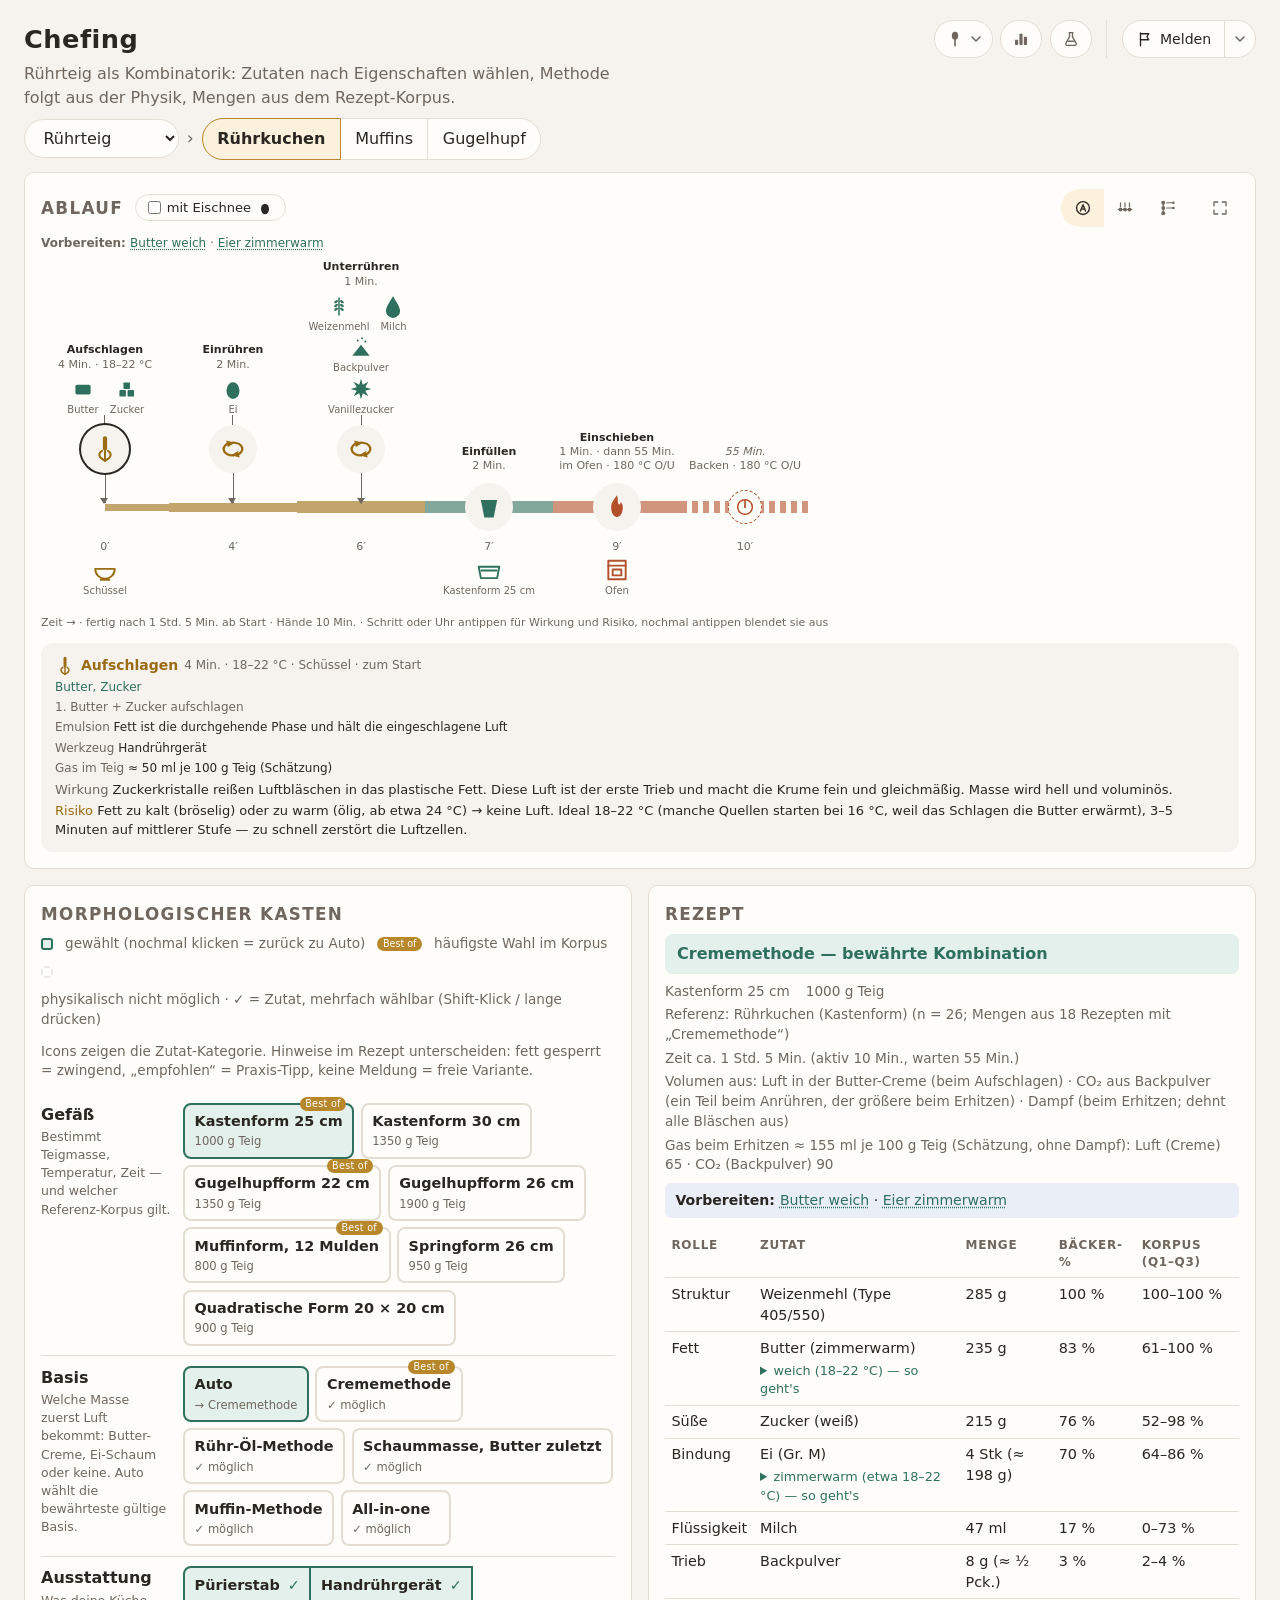
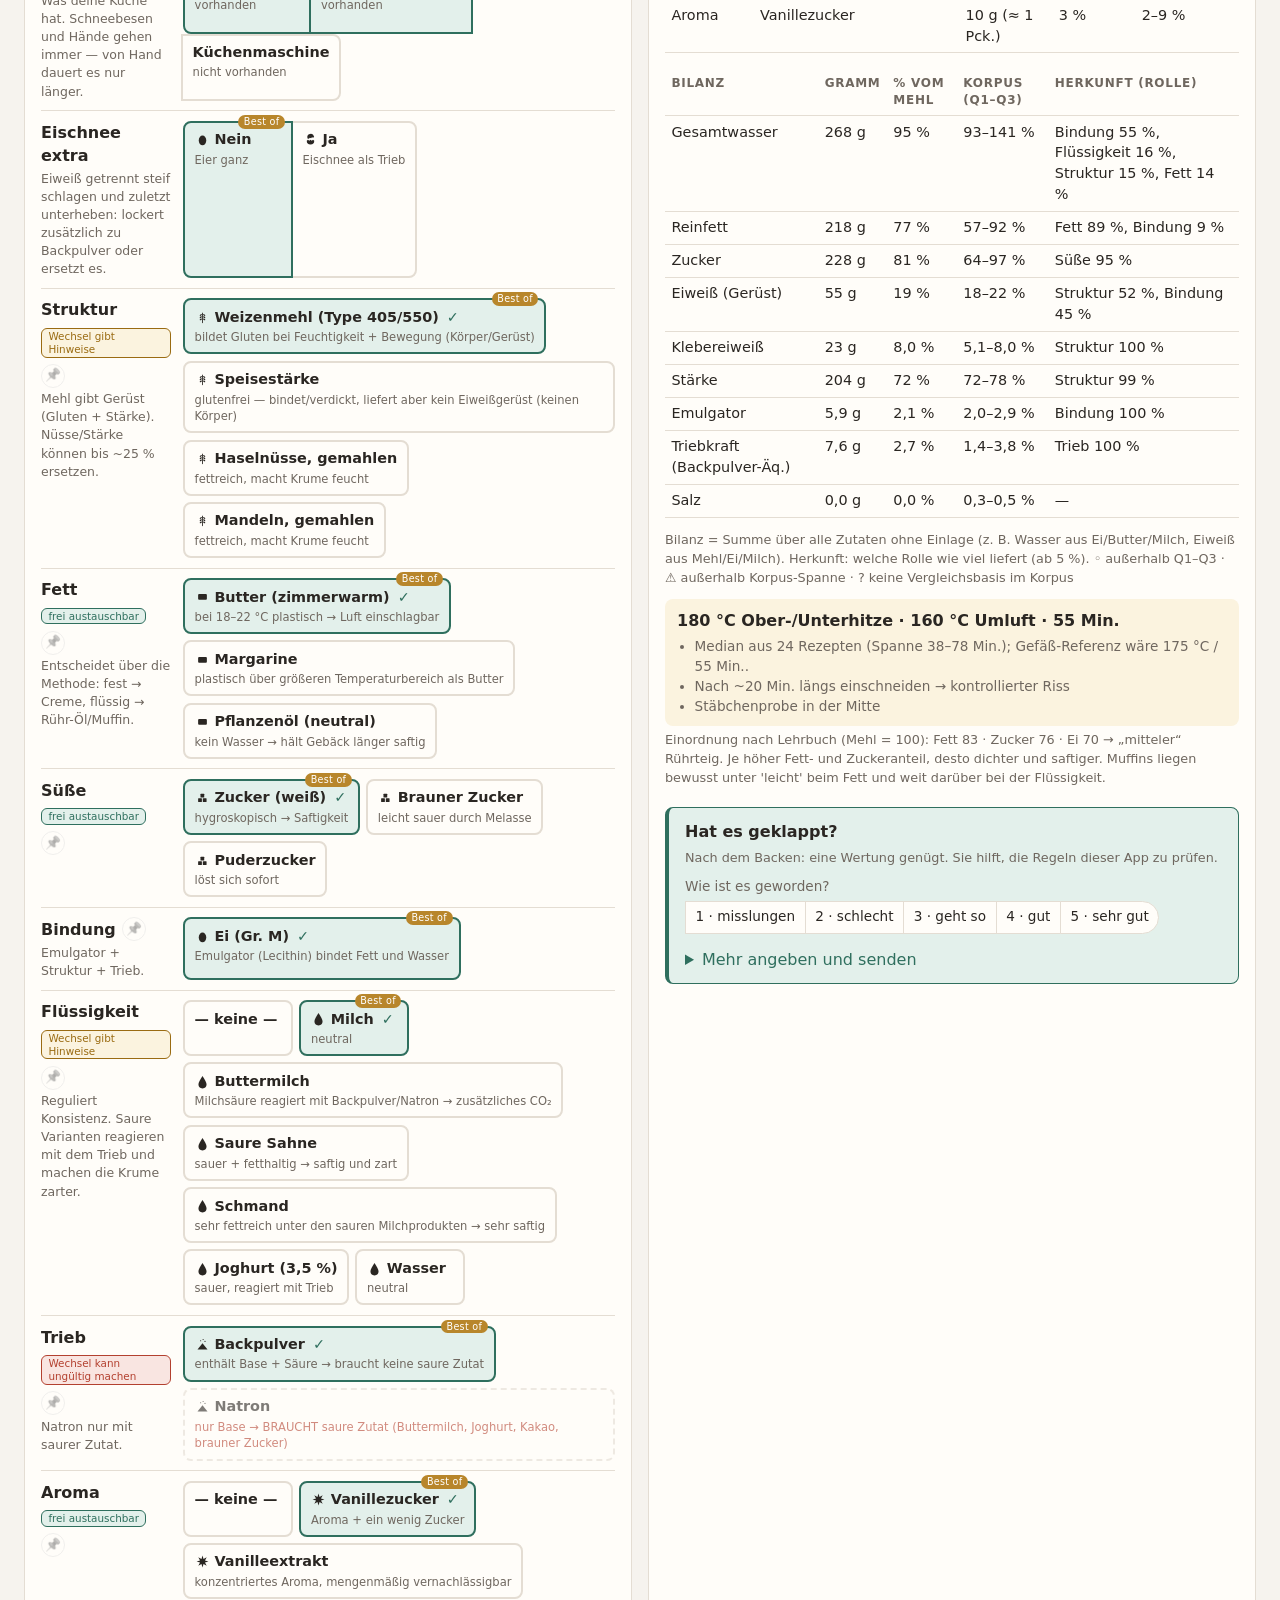
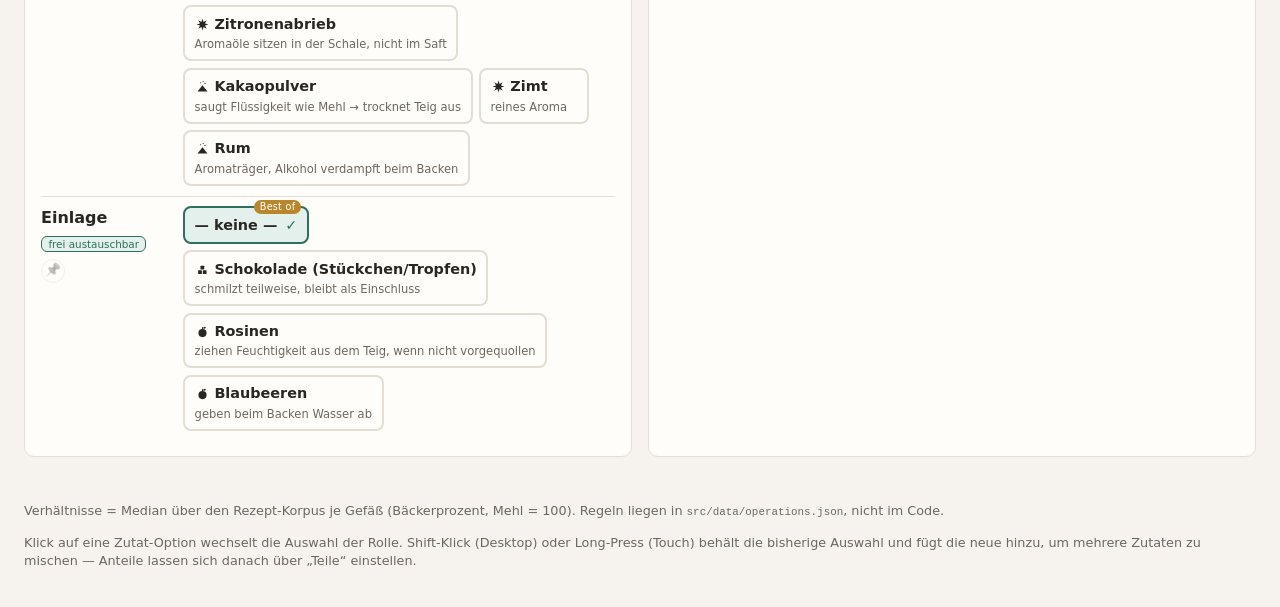
==== commit b4442f5d: "feat(diagramm): Ausrichtung Auto | Strom | Kompakt im Diagramm-Block, flache Symbole, zentriert (T14" ====
--- a/index.html
+++ b/index.html
@@ -12,10 +12,6 @@
       <h1>Chefing</h1>
       <div class="top-leiste" role="toolbar" aria-label="Einstellungen">
         <div id="stufe-menue"></div>
-        <span id="ablauf-ansicht" class="knopfgruppe" role="group" aria-label="Ansicht des Ablaufs">
-          <button type="button" class="leiste-knopf ghost" data-ansicht="strom" title="Strom: Zutaten fließen von oben auf die Zeitleiste" aria-label="Strom" aria-pressed="true"></button>
-          <button type="button" class="leiste-knopf ghost" data-ansicht="kompakt" title="Kompakt: ganzer Ablauf auf einen Blick" aria-label="Kompakt" aria-pressed="false"></button>
-        </span>
         <button type="button" id="toggle-stats" class="leiste-knopf ghost" aria-pressed="false" title="Korpus-Statistik anzeigen" aria-label="Korpus-Statistik"></button>
         <button type="button" id="toggle-kandidaten" class="leiste-knopf ghost" aria-pressed="false" title="Regel-Kandidaten anzeigen" aria-label="Regel-Kandidaten"></button>
       </div>
@@ -35,9 +31,9 @@
     <div class="ablauf-kopf">
       <h2>Ablauf</h2>
       <div id="ablauf-techniken" class="ablauf-techniken" role="group" aria-label="Techniken" hidden></div>
-      <button type="button" id="ablauf-voll" class="ablauf-voll-knopf nur-symbol ghost" title="Ablauf im Vollbild öffnen" aria-label="Vollbild"></button>
-      <button type="button" id="ablauf-voll-zu" class="ablauf-voll-knopf nur-symbol ghost" title="Vollbild verlassen (Esc)" aria-label="Vollbild beenden" hidden></button>
-      <button type="button" id="ablauf-drehen" class="ablauf-voll-knopf nur-symbol ghost" title="Ablauf drehen (Quer- oder Hochformat)" aria-label="Drehen" hidden></button>
+      <button type="button" id="ablauf-voll" class="ablauf-voll-knopf nur-symbol flach ghost" title="Ablauf im Vollbild öffnen" aria-label="Vollbild"></button>
+      <button type="button" id="ablauf-voll-zu" class="ablauf-voll-knopf nur-symbol flach ghost" title="Vollbild verlassen (Esc)" aria-label="Vollbild beenden" hidden></button>
+      <button type="button" id="ablauf-drehen" class="ablauf-voll-knopf nur-symbol flach ghost" title="Ablauf drehen (Quer- oder Hochformat)" aria-label="Drehen" hidden></button>
     </div>
     <div id="flow" class="strom" role="group" aria-label="Ablauf: der Teig fließt von Gefäß zu Gefäß, Zutaten fließen hinein"></div>
     <div id="kompakt" class="kompakt" hidden></div>
--- a/style.css
+++ b/style.css
@@ -105,19 +105,24 @@
 /* Vollbild des Ablaufs (T124, DR-080): Knopf rechts im Kopf, Kasten füllt die Seite, gedreht um 90° (Breite und Höhe getauscht) */
 .ablauf-voll-knopf { border: 1px solid var(--line); background: var(--panel); color: var(--muted); padding: .5rem .9rem; border-radius: 999px; cursor: pointer; font: inherit; font-size: 13px; white-space: nowrap; }
 .ablauf-voll-knopf:hover { color: var(--ink); }
+/* flach (Meldung 20261025-084208, 083844): Rahmen nur beim Darüberfahren, ausgewählt = getönter Grund; gilt für alle Symbole im Diagramm-Kopf */
+.ablauf-kopf .flach { border-color: transparent; background: transparent; }
+.ablauf-kopf .flach:hover { border-color: var(--muted); background: var(--panel); }
+.ablauf-kopf .flach.is-active, .ablauf-kopf .flach[aria-pressed="true"] { border-color: transparent; background: var(--best-bg); color: var(--ink); }
+.ablauf-kopf .knopfgruppe > .flach { margin-left: 0; }
 /* nur Symbol (DR-084): rund, gleiche Höhe wie die Knopfgruppen im Kopf */
 .ablauf-voll-knopf.nur-symbol { display: inline-flex; align-items: center; justify-content: center; width: 2.4rem; height: 2.4rem; padding: 0; }
 .ablauf-voll-knopf.nur-symbol[hidden] { display: none; }
 .ablauf-voll-knopf.nur-symbol:focus-visible { outline: 2px solid var(--sel); outline-offset: 2px; }
 /* Ablauf-Kopf: links Titel und Technik, rechts Beschriftung und Vollbild; ein Platzhalter schiebt sie nach rechts, ohne dass zwei Abstände sie auseinanderziehen */
 .ablauf-kopf::after { content: ""; order: 1; flex: 1 1 0; min-width: 0; }
-.ablauf-kopf > #kompakt-namen, .ablauf-kopf > .ablauf-voll-knopf { order: 2; margin-left: 0; }
-@media (max-width: 640px) { .ablauf-kopf > #kompakt-namen { order: 3; } } /* schmal: Vollbild bleibt in der ersten Zeile rechts, die Beschriftung rutscht in die zweite */
+.ablauf-kopf > #kompakt-namen, .ablauf-kopf > #ablauf-ausrichtung, .ablauf-kopf > .ablauf-voll-knopf { order: 2; margin-left: 0; }
+@media (max-width: 640px) { .ablauf-kopf > #kompakt-namen, .ablauf-kopf > #ablauf-ausrichtung { order: 3; } } /* schmal: Vollbild bleibt in der ersten Zeile rechts, die Beschriftung rutscht in die zweite */
 .ablauf-voll-knopf[hidden] { display: none; }
 body.hat-vollbild { overflow: hidden; }
 .ablauf.ablauf-voll { position: fixed; inset: 0; z-index: 1000; margin: 0; border-radius: 0; overflow: auto; background: var(--bg); padding: .75rem 1rem; box-sizing: border-box; }
-/* Im Vollbild geht es nur ums Lesen des Diagramms: Einstellungen (Technik, Ansicht, Beschriftung) werden ausgeblendet (Meldung 20261025-075952) */
-.ablauf.ablauf-voll #ablauf-techniken, .ablauf.ablauf-voll #ablauf-ansicht, .ablauf.ablauf-voll #kompakt-namen { display: none; }
+/* Im Vollbild geht es ums Lesen des Diagramms: was das Rezept ändert (Technik) wird ausgeblendet (Meldung 20261025-075952); Einstellungen des Diagramms bleiben (Meldung 20261025-084133) */
+.ablauf.ablauf-voll #ablauf-techniken { display: none; } /* Text | Symbole und Ausrichtung bleiben im Vollbild bedienbar (DR-090): sie betreffen nur das Diagramm */
 .ablauf.ablauf-voll.gedreht { inset: auto; top: 0; left: 100vw; width: 100vh; height: 100vw; transform-origin: top left; transform: rotate(90deg); }
 .ablauf-techniken { display: flex; gap: .4rem; flex-wrap: wrap; }
 .technik-schalter { font: inherit; font-size: .82rem; border: 1px solid var(--line); background: var(--panel); color: var(--ink); border-radius: 999px; padding: .2rem .75rem; cursor: pointer; }
@@ -247,7 +252,8 @@
 .ablauf-ansicht { margin-left: 0; }
 .ablauf-ansicht .icon { vertical-align: -3px; margin-right: .3rem; }
 .kompakt-bild { overflow-x: auto; }
-.kompakt-svg { display: block; color: var(--ink); }
+.kompakt-svg { display: block; margin: 0 auto; color: var(--ink); }
+#kompakt.kompakt { text-align: center; } /* Diagramm und Zeilen darum mittig (Meldung 20261025-083911) */
 .kompakt-linie { fill: none; stroke: var(--c); stroke-width: 2.5; stroke-linecap: round; }
 .kompakt-linie.ist-quelle { stroke-dasharray: 4 3; }
 .kompakt-zufluss { stroke: var(--muted); stroke-width: 1.5; }
@@ -261,7 +267,7 @@
 .kompakt-knoten:focus, .kompakt-zutat:focus { outline: none; }
 .kompakt-info { font-size: 13px; min-height: 1.4em; margin: 6px 0 0; }
 /* Variante „mit Namen“ (DR-081): Schritt und Zutaten als Text, in der Breite des Bildschirms */
-.kompakt-svg.mit-namen { width: 100%; height: auto; }
+.kompakt-svg.mit-namen { max-width: 100%; height: auto; }
 .kompakt-titel { font-size: 13px; font-weight: 600; fill: var(--ink); }
 .kompakt-zutatentext { font-size: 13px; fill: var(--ink); }
 .mit-namen .kompakt-zutat { color: var(--ink); }
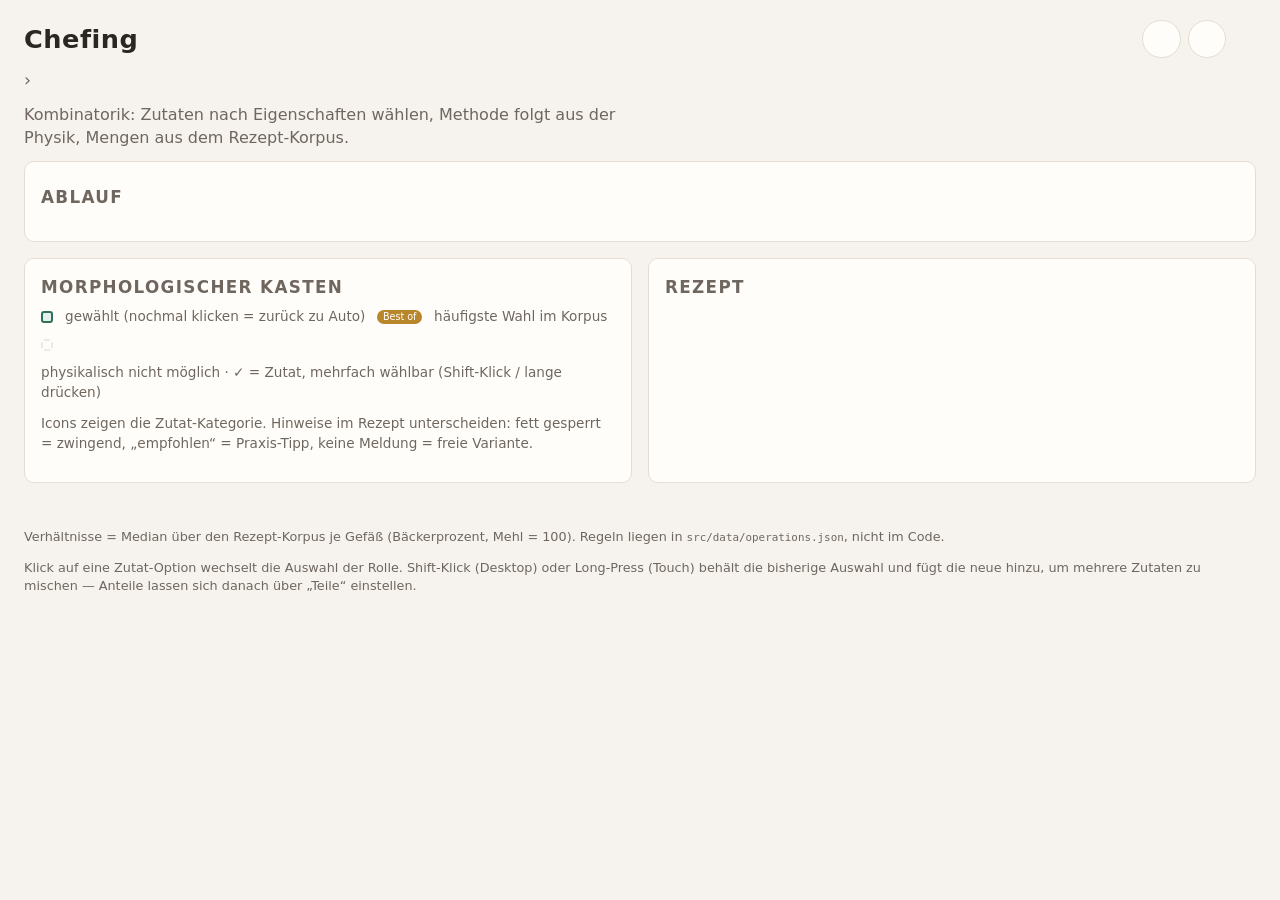
==== commit 4e8bba87: "feat(ui): Brotkrumen Archetyp > Variante stehen über der Beschreibung (DR-095) Nutzer: "navigation l" ====
--- a/index.html
+++ b/index.html
@@ -17,12 +17,12 @@
       </div>
       <div id="melden-menue"></div>
     </div>
-    <p class="tagline" id="tagline">Kombinatorik: Zutaten nach Eigenschaften wählen, Methode folgt aus der Physik, Mengen aus dem Rezept-Korpus.</p>
     <nav class="presets fluss" aria-label="Rezeptart">
       <select id="archetyp-wahl" class="archetyp-wahl" aria-label="Archetyp" hidden></select>
       <span class="fluss-pfeil" aria-hidden="true">›</span>
       <span id="preset-gruppe" class="knopfgruppe" role="group" aria-label="Varianten"></span>
     </nav>
+    <p class="tagline" id="tagline">Kombinatorik: Zutaten nach Eigenschaften wählen, Methode folgt aus der Physik, Mengen aus dem Rezept-Korpus.</p>
   </header>
 
   <section id="rueckfragen" class="panel" hidden></section>
--- a/style.css
+++ b/style.css
@@ -52,16 +52,19 @@
 .stufe-liste li[aria-selected="true"] b::after { content: " ✓"; color: var(--best); }
 .stufe-text { display: flex; flex-direction: column; line-height: 1.25; }
 .stufe-text small { color: var(--muted); font-weight: 400; }
-.tagline { margin: .25rem 0 0; color: var(--muted); max-width: 60ch; }
+.tagline { margin: .6rem 0 0; color: var(--muted); max-width: 60ch; }
 .top { display: block; padding: 1.25rem 1.5rem .75rem; }
 /* Kopfzeile (DR-087 Option B): oben links der Titel, rechts die Werkzeugleiste, darunter der Fluss Archetyp › Variante */
 .top-zeile { display: flex; align-items: center; justify-content: space-between; flex-wrap: wrap; gap: .5rem .9rem; }
 .top-leiste { display: flex; align-items: center; flex-wrap: wrap; gap: .45rem; order: 1; margin-left: auto; }
 #melden-menue { order: 2; padding-left: .9rem; border-left: 1px solid var(--line); }
-/* schmale Bildschirme: Titel und Melden in einer Zeile, die Einstellungen als eigene Zeile darunter, nichts bricht mitten in einer Gruppe um */
+/* schmale Bildschirme: Melden nur als Symbol (ohne Text), damit Titel, Einstellungen und Melden in einer Zeile bleiben; reicht der Platz nicht, rutscht die Leiste als Ganzes in die nächste Zeile (DR-094) */
 @media (max-width: 640px) {
-  #melden-menue { order: 1; margin-left: auto; padding-left: 0; border-left: 0; }
-  .top-leiste { order: 2; flex-basis: 100%; margin-left: 0; }
+  .top-zeile { column-gap: .35rem; justify-content: flex-end; } /* wächst der Titel, sitzen Leiste und Melden rechts; rutscht Melden allein in die nächste Zeile, bleibt es rechts */
+  .top-zeile h1 { flex: 1 1 auto; }
+  .top-leiste { gap: .3rem; margin-left: 0; }
+  #melden-menue { padding-left: 0; border-left: 0; }
+  .melden-haupt .melden-text { display: none; }
   nav.fluss { flex-direction: column; align-items: flex-start; gap: .4rem; } /* nav.fluss: sonst gewinnt die spätere Regel .fluss mit align-items: center */
 }
 .leiste-knopf { display: inline-flex; align-items: center; justify-content: center; gap: .4rem; min-width: 2.4rem; height: 2.4rem; padding: 0 .7rem; border: 1px solid var(--line); background: var(--panel); color: var(--muted); border-radius: 999px; cursor: pointer; font: inherit; font-size: .88rem; }
@@ -72,6 +75,10 @@
 .melden-gruppe .melden-haupt { padding: 0 .8rem; color: var(--ink); }
 .melden-gruppe .melden-pfeil { min-width: 2rem; padding: 0 .45rem; }
 .melden-menue .stufe-liste { left: auto; right: 0; min-width: 17rem; }
+@media (max-width: 640px) { /* nach den allgemeinen Regeln oben (gleiche Spezifität), sonst gewinnen diese */
+  .melden-gruppe .melden-haupt { padding: 0 .5rem; min-width: 2.2rem; }
+  .melden-gruppe .melden-pfeil { min-width: 1.6rem; padding: 0 .3rem; }
+}
 .fluss { margin-top: .6rem; align-items: center; }
 .fluss-pfeil { color: var(--muted); font-size: 1.1rem; }
 @media (max-width: 640px) { .fluss-pfeil { display: none; } } /* Archetyp und Varianten stehen dort untereinander, der Pfeil hinge allein am Zeilenende */
@@ -264,8 +271,10 @@
 .kompakt-knoten:hover circle, .kompakt-knoten:focus-visible circle { stroke-width: 3; }
 .kompakt-zutat { cursor: pointer; color: var(--muted); }
 .kompakt-zutat:hover, .kompakt-zutat:focus-visible { color: var(--ink); }
-.kompakt-knoten:focus, .kompakt-zutat:focus { outline: none; }
-.kompakt-info { font-size: 13px; min-height: 1.4em; margin: 6px 0 0; }
+.kompakt-knoten:focus, .kompakt-zutat:focus, .kompakt-pfeilgruppe:focus { outline: none; }
+.kompakt-pfeilgruppe { cursor: pointer; }
+.kompakt-treffer { fill: none; stroke: transparent; stroke-width: 16; } /* breite, unsichtbare Trefferfläche für den dünnen Pfeil */
+.kompakt-pfeilgruppe:hover .kompakt-zufluss, .kompakt-pfeilgruppe:focus-visible .kompakt-zufluss { stroke: var(--ink); }.kompakt-info { font-size: 13px; min-height: 1.4em; margin: 6px 0 0; }
 /* Variante „mit Namen“ (DR-081): Schritt und Zutaten als Text, in der Breite des Bildschirms */
 .kompakt-svg.mit-namen { max-width: 100%; height: auto; }
 .kompakt-titel { font-size: 13px; font-weight: 600; fill: var(--ink); }
